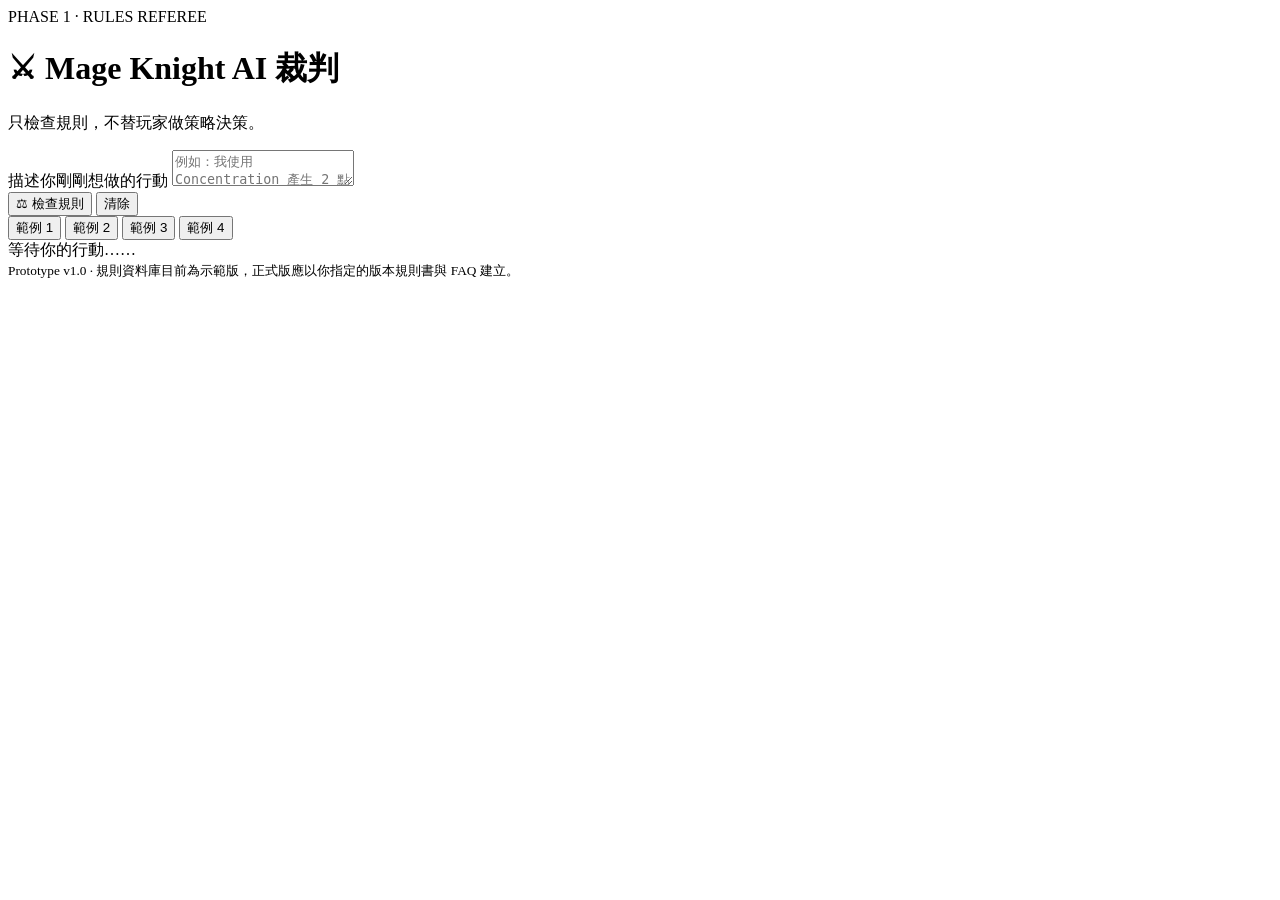
==== index.html @ 3e653392 "Create Mage Knight AI Referee Phase 1 app" ====
<!doctype html>
<html lang="zh-Hant">
<head>
  <meta charset="UTF-8">
  <meta name="viewport" content="width=device-width, initial-scale=1.0">
  <meta name="description" content="Mage Knight AI Referee - Phase 1 rules checker">
  <title>Mage Knight AI Referee</title>
  <link rel="stylesheet" href="style.css">
</head>
<body>
  <main class="app">
    <header>
      <div class="badge">PHASE 1 · RULES REFEREE</div>
      <h1>⚔ Mage Knight AI 裁判</h1>
      <p>只檢查規則，不替玩家做策略決策。</p>
    </header>

    <section class="panel">
      <label for="action">描述你剛剛想做的行動</label>
      <textarea id="action" placeholder="例如：我使用 Concentration 產生 2 點魔力。"></textarea>
      <div class="controls">
        <button id="checkBtn">⚖ 檢查規則</button>
        <button id="clearBtn" class="secondary">清除</button>
      </div>
      <div class="examples">
        <button data-example="我使用 Concentration 產生 2 點魔力。">範例 1</button>
        <button data-example="我的同一個部隊這回合使用第二次。">範例 2</button>
        <button data-example="我擊敗敵人後直接拿 Fame。">範例 3</button>
        <button data-example="我想知道這個行動是否合法。">範例 4</button>
      </div>
    </section>

    <section id="result" class="result empty">等待你的行動……</section>

    <footer>
      <small>Prototype v1.0 · 規則資料庫目前為示範版，正式版應以你指定的版本規則書與 FAQ 建立。</small>
    </footer>
  </main>
  <script src="app.js"></script>
</body>
</html>
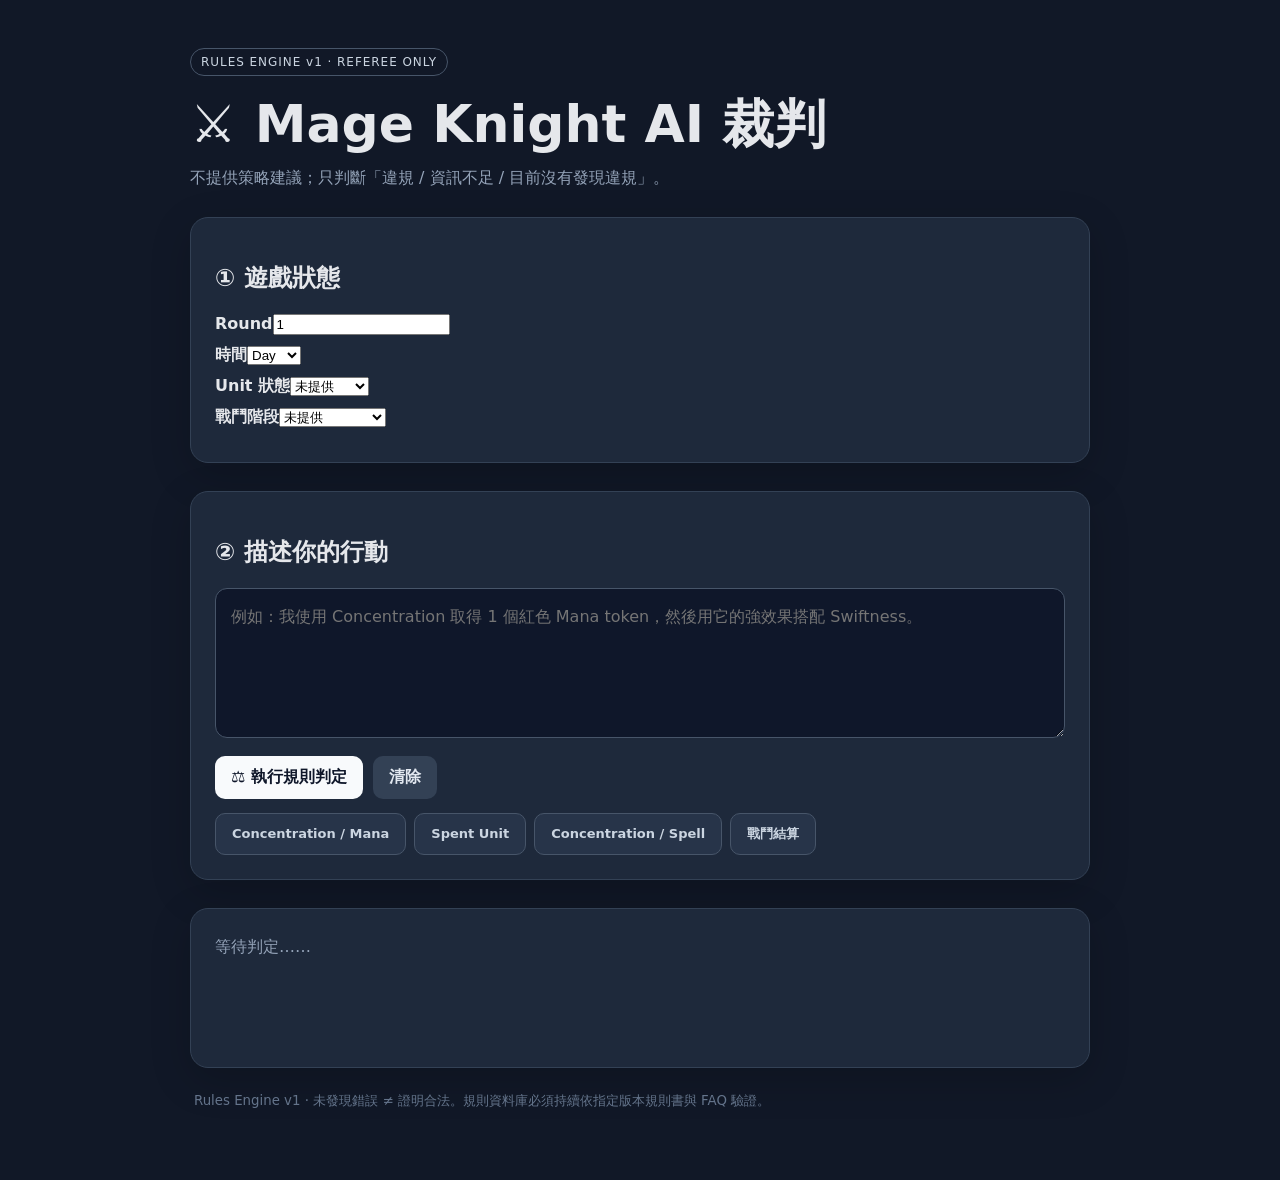
==== commit 48482335: "Upgrade UI for Rules Engine v1" ====
--- a/index.html
+++ b/index.html
@@ -1,41 +1,24 @@
 <!doctype html>
 <html lang="zh-Hant">
 <head>
-  <meta charset="UTF-8">
-  <meta name="viewport" content="width=device-width, initial-scale=1.0">
-  <meta name="description" content="Mage Knight AI Referee - Phase 1 rules checker">
-  <title>Mage Knight AI Referee</title>
-  <link rel="stylesheet" href="style.css">
+<meta charset="UTF-8"><meta name="viewport" content="width=device-width, initial-scale=1.0">
+<meta name="description" content="Mage Knight AI Referee - Rules Engine v1"><title>Mage Knight AI 裁判</title>
+<link rel="stylesheet" href="style.css">
 </head>
-<body>
-  <main class="app">
-    <header>
-      <div class="badge">PHASE 1 · RULES REFEREE</div>
-      <h1>⚔ Mage Knight AI 裁判</h1>
-      <p>只檢查規則，不替玩家做策略決策。</p>
-    </header>
-
-    <section class="panel">
-      <label for="action">描述你剛剛想做的行動</label>
-      <textarea id="action" placeholder="例如：我使用 Concentration 產生 2 點魔力。"></textarea>
-      <div class="controls">
-        <button id="checkBtn">⚖ 檢查規則</button>
-        <button id="clearBtn" class="secondary">清除</button>
-      </div>
-      <div class="examples">
-        <button data-example="我使用 Concentration 產生 2 點魔力。">範例 1</button>
-        <button data-example="我的同一個部隊這回合使用第二次。">範例 2</button>
-        <button data-example="我擊敗敵人後直接拿 Fame。">範例 3</button>
-        <button data-example="我想知道這個行動是否合法。">範例 4</button>
-      </div>
-    </section>
-
-    <section id="result" class="result empty">等待你的行動……</section>
-
-    <footer>
-      <small>Prototype v1.0 · 規則資料庫目前為示範版，正式版應以你指定的版本規則書與 FAQ 建立。</small>
-    </footer>
-  </main>
-  <script src="app.js"></script>
-</body>
-</html>
+<body><main class="app">
+<header><div class="badge">RULES ENGINE v1 · REFEREE ONLY</div><h1>⚔ Mage Knight AI 裁判</h1><p>不提供策略建議；只判斷「違規 / 資訊不足 / 目前沒有發現違規」。</p></header>
+<section class="panel">
+<h2>① 遊戲狀態</h2>
+<div class="grid">
+<label>Round<input id="round" type="number" min="1" value="1"></label>
+<label>時間<select id="time"><option>Day</option><option>Night</option></select></label>
+<label>Unit 狀態<select id="unitState"><option value="unknown">未提供</option><option value="ready">Ready</option><option value="spent">Spent</option><option value="wounded">Wounded</option></select></label>
+<label>戰鬥階段<select id="phase"><option value="unknown">未提供</option><option>Movement</option><option>Interaction</option><option>Ranged/Siege</option><option>Block</option><option>Attack</option><option>End of Turn</option></select></label>
+</div>
+</section>
+<section class="panel"><h2>② 描述你的行動</h2><textarea id="action" placeholder="例如：我使用 Concentration 取得 1 個紅色 Mana token，然後用它的強效果搭配 Swiftness。"></textarea>
+<div class="controls"><button id="checkBtn">⚖ 執行規則判定</button><button id="clearBtn" class="secondary">清除</button></div>
+<div class="examples"><button data-example="我使用 Concentration 取得 1 個紅色 Mana token。">Concentration / Mana</button><button data-example="我的 Unit 已經 Spent，但我這回合再啟動它。">Spent Unit</button><button data-example="我用 Concentration 的強效果搭配 Spell。">Concentration / Spell</button><button data-example="我已經擊敗敵人，直接拿 Fame。">戰鬥結算</button></div></section>
+<section id="result" class="result empty">等待判定……</section>
+<footer><small>Rules Engine v1 · 未發現錯誤 ≠ 證明合法。規則資料庫必須持續依指定版本規則書與 FAQ 驗證。</small></footer>
+</main><script src="app.js"></script></body></html>
--- a/style.css
+++ b/style.css
@@ -0,0 +1 @@
+*{box-sizing:border-box}body{margin:0;min-height:100vh;background:#111827;color:#e5e7eb;font-family:system-ui,-apple-system,BlinkMacSystemFont,"Segoe UI","Microsoft JhengHei",sans-serif}.app{width:min(900px,calc(100% - 32px));margin:0 auto;padding:48px 0}.badge{display:inline-block;padding:6px 10px;border:1px solid #475569;border-radius:999px;font-size:12px;letter-spacing:.08em;color:#cbd5e1}h1{font-size:clamp(32px,6vw,52px);margin:14px 0 8px}header p{color:#94a3b8;margin-top:0}.panel,.result{margin-top:28px;padding:24px;border:1px solid #334155;border-radius:18px;background:#1e293b;box-shadow:0 12px 40px rgba(0,0,0,.18)}label{display:block;font-weight:700;margin-bottom:10px}textarea{width:100%;min-height:150px;resize:vertical;border:1px solid #475569;border-radius:12px;background:#0f172a;color:#f8fafc;padding:15px;font:inherit;line-height:1.6}textarea:focus{outline:2px solid #64748b;outline-offset:2px}.controls{display:flex;gap:10px;margin-top:14px}button{border:0;border-radius:10px;padding:11px 16px;font:inherit;font-weight:700;cursor:pointer;background:#f8fafc;color:#0f172a}button:hover{filter:brightness(.92)}button.secondary{background:#334155;color:#e2e8f0}.examples{display:flex;flex-wrap:wrap;gap:8px;margin-top:14px}.examples button{font-size:13px;background:#273449;color:#cbd5e1;border:1px solid #475569}.result{min-height:160px;white-space:pre-wrap;line-height:1.7}.result.empty{color:#94a3b8}.result.ok{border-color:#15803d}.result.warn{border-color:#a16207}.result.error{border-color:#b91c1c}.verdict{font-size:22px;font-weight:800;margin-bottom:12px}footer{padding:22px 4px;color:#64748b}@media(max-width:600px){.app{padding:28px 0}.panel,.result{padding:18px}.controls button{flex:1}.examples button{flex:1 1 auto}}
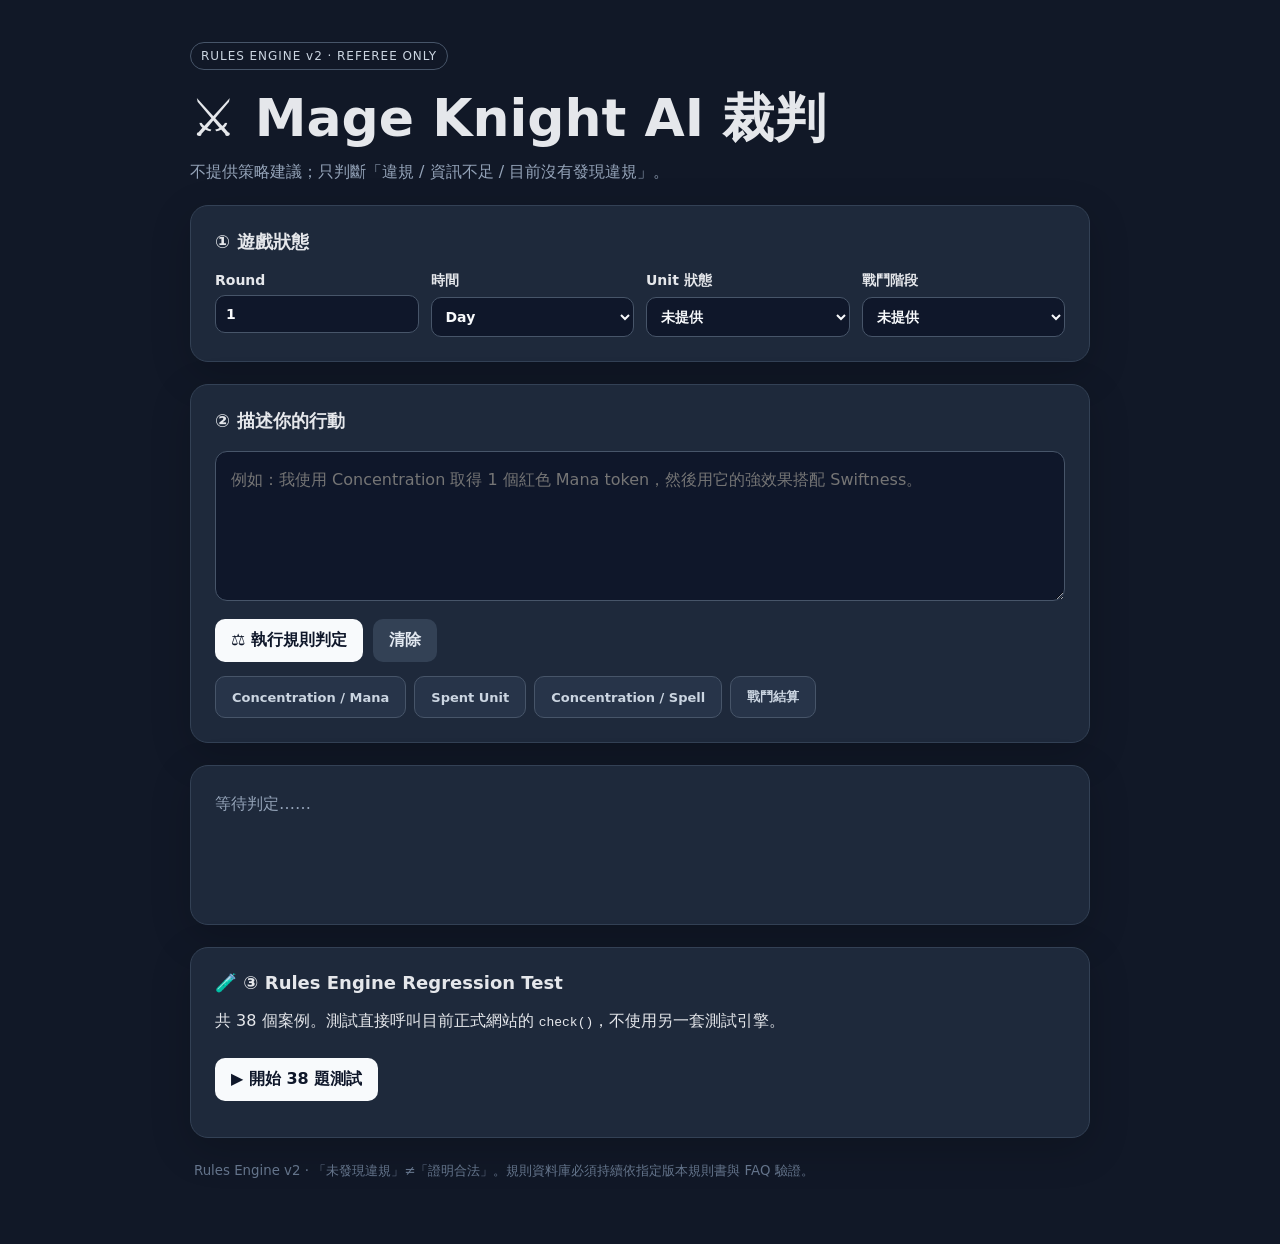
==== commit 623f52b4: "Add 38-case Rules Engine regression test panel" ====
--- a/index.html
+++ b/index.html
@@ -2,11 +2,14 @@
 <html lang="zh-Hant">
 <head>
 <meta charset="UTF-8"><meta name="viewport" content="width=device-width, initial-scale=1.0">
-<meta name="description" content="Mage Knight AI Referee - Rules Engine v1"><title>Mage Knight AI 裁判</title>
+<meta name="description" content="Mage Knight AI Referee - Rules Engine v2"><title>Mage Knight AI 裁判</title>
 <link rel="stylesheet" href="style.css">
+<style>
+.test-summary{margin-top:16px;padding:14px;border-radius:10px;font-weight:700}.test-pass{color:#166534;background:#dcfce7}.test-fail{color:#991b1b;background:#fee2e2}.test-list{margin-top:12px;max-height:520px;overflow:auto;font-family:ui-monospace,SFMono-Regular,Menlo,monospace;font-size:13px}.test-case{padding:10px;border-bottom:1px solid #ddd}.test-case.fail{background:#fff1f2}.test-case.pass{background:#f0fdf4}.test-run{margin-top:10px}.test-meta{opacity:.8;margin-top:3px}
+</style>
 </head>
 <body><main class="app">
-<header><div class="badge">RULES ENGINE v1 · REFEREE ONLY</div><h1>⚔ Mage Knight AI 裁判</h1><p>不提供策略建議；只判斷「違規 / 資訊不足 / 目前沒有發現違規」。</p></header>
+<header><div class="badge">RULES ENGINE v2 · REFEREE ONLY</div><h1>⚔ Mage Knight AI 裁判</h1><p>不提供策略建議；只判斷「違規 / 資訊不足 / 目前沒有發現違規」。</p></header>
 <section class="panel">
 <h2>① 遊戲狀態</h2>
 <div class="grid">
@@ -20,5 +23,54 @@
 <div class="controls"><button id="checkBtn">⚖ 執行規則判定</button><button id="clearBtn" class="secondary">清除</button></div>
 <div class="examples"><button data-example="我使用 Concentration 取得 1 個紅色 Mana token。">Concentration / Mana</button><button data-example="我的 Unit 已經 Spent，但我這回合再啟動它。">Spent Unit</button><button data-example="我用 Concentration 的強效果搭配 Spell。">Concentration / Spell</button><button data-example="我已經擊敗敵人，直接拿 Fame。">戰鬥結算</button></div></section>
 <section id="result" class="result empty">等待判定……</section>
-<footer><small>Rules Engine v1 · 未發現錯誤 ≠ 證明合法。規則資料庫必須持續依指定版本規則書與 FAQ 驗證。</small></footer>
-</main><script src="app.js"></script></body></html>
+<section class="panel"><h2>🧪 ③ Rules Engine Regression Test</h2><p>共 38 個案例。測試直接呼叫目前正式網站的 <code>check()</code>，不使用另一套測試引擎。</p><button id="runRegression" class="test-run">▶ 開始 38 題測試</button><div id="testSummary" class="test-summary" hidden></div><div id="testList" class="test-list"></div></section>
+<footer><small>Rules Engine v2 · 「未發現違規」≠「證明合法」。規則資料庫必須持續依指定版本規則書與 FAQ 驗證。</small></footer>
+</main><script src="app.js?v=2.0.5"></script>
+<script>
+const REGRESSION_CASES=[
+['R-001','我這回合第二次使用已經 Spent 的 Unit。',{unitState:'unknown'},'violation'],
+['R-002','我再次使用這個 Unit。',{unitState:'unknown'},'insufficient'],
+['R-003','Concentration 取得 Mana。',{},'ok'],
+['R-004','我在 Block 階段 Block。',{phase:'Block'},'ok'],
+['R-005','我在 Attack 階段 Block。',{phase:'Attack'},'violation'],
+['R-006','我用 Block 防禦敵人的攻擊。',{phase:'unknown'},'insufficient'],
+['R-007','我攻擊敵人。',{},'insufficient'],
+['R-008','我要移動到森林。',{},'insufficient'],
+['R-009','我使用 Unit。',{unitState:'unknown'},'insufficient'],
+['R-010','我這回合第二次使用已經 Spent 的 Unit',{unitState:'ready'},'violation'],
+['R-011','',{},'insufficient'],
+['R-012','這個行動是否合法？',{},'insufficient'],
+['R-013','這個行動一定合法。',{},'insufficient'],
+['R-014','我要移動到森林。',{},'insufficient'],
+['R-015','我要攻擊敵人。',{},'insufficient'],
+['R-016','晚上我要移動到森林。',{time:'Night'},'insufficient'],
+['R-017','我使用 Unit。',{unitState:'unknown'},'insufficient'],
+['R-018','我再次啟動 Unit。',{unitState:'unknown'},'insufficient'],
+['R-019','我再次啟動已用過的 Unit。',{},'violation'],
+['R-020','Concentration 取得 魔力。',{},'ok'],
+['R-021','我在白天移動到森林。',{time:'Day'},'insufficient'],
+['R-022','我在 Attack 階段 Block。',{phase:'Attack'},'violation'],
+['R-023','我在 Block 階段 Block。',{phase:'Block'},'ok'],
+['R-024','我在 Block 階段用 Block 防禦敵人的攻擊。',{phase:'Block'},'ok'],
+['R-025','attack enemy',{},'insufficient'],
+['R-026','move to forest',{},'insufficient'],
+['R-027','use unit again',{},'insufficient'],
+['R-028','use spent unit again',{},'violation'],
+['R-029','concentration mana',{},'ok'],
+['R-030','我不確定這個行動可以嗎？',{},'insufficient'],
+['R-031','我再次使用這個 Unit。',{unitState:'spent'},'violation'],
+['R-032','我再次使用這個 Unit。',{unitState:'ready'},'insufficient'],
+['R-033','我攻擊敵人。',{phase:'Attack'},'insufficient'],
+['R-034','我移動到森林。',{time:'Night'},'insufficient'],
+['R-035','未知行動。',{},'insufficient'],
+['R-036','是否合法',{},'insufficient'],
+['R-037','我一定合法。',{},'insufficient'],
+['R-038','Concentration 取得 Mana',{},'ok']
+];
+function runRegression(){
+ const summary=document.getElementById('testSummary'),list=document.getElementById('testList');let pass=0,fail=0;list.innerHTML='';
+ REGRESSION_CASES.forEach(([id,input,state,expected])=>{let r=check(input,state);let got=r.type;let ok=got===expected;ok?pass++:fail++;const row=document.createElement('div');row.className='test-case '+(ok?'pass':'fail');row.innerHTML=`<strong>${ok?'✓':'✗'} ${id}</strong><br>expected: ${expected}<br>got: ${got}<div class="test-meta">action: ${r.normalized?.action||'-'} · rule: ${r.ruleId||'-'}</div>`;list.appendChild(row)});
+ summary.hidden=false;summary.className='test-summary '+(fail?'test-fail':'test-pass');summary.textContent=`${fail?'FAIL':'PASS'} — ${pass}/38 passed`;
+}
+document.getElementById('runRegression').addEventListener('click',runRegression);
+</script></body></html>
--- a/style.css
+++ b/style.css
@@ -1 +1 @@
-*{box-sizing:border-box}body{margin:0;min-height:100vh;background:#111827;color:#e5e7eb;font-family:system-ui,-apple-system,BlinkMacSystemFont,"Segoe UI","Microsoft JhengHei",sans-serif}.app{width:min(900px,calc(100% - 32px));margin:0 auto;padding:48px 0}.badge{display:inline-block;padding:6px 10px;border:1px solid #475569;border-radius:999px;font-size:12px;letter-spacing:.08em;color:#cbd5e1}h1{font-size:clamp(32px,6vw,52px);margin:14px 0 8px}header p{color:#94a3b8;margin-top:0}.panel,.result{margin-top:28px;padding:24px;border:1px solid #334155;border-radius:18px;background:#1e293b;box-shadow:0 12px 40px rgba(0,0,0,.18)}label{display:block;font-weight:700;margin-bottom:10px}textarea{width:100%;min-height:150px;resize:vertical;border:1px solid #475569;border-radius:12px;background:#0f172a;color:#f8fafc;padding:15px;font:inherit;line-height:1.6}textarea:focus{outline:2px solid #64748b;outline-offset:2px}.controls{display:flex;gap:10px;margin-top:14px}button{border:0;border-radius:10px;padding:11px 16px;font:inherit;font-weight:700;cursor:pointer;background:#f8fafc;color:#0f172a}button:hover{filter:brightness(.92)}button.secondary{background:#334155;color:#e2e8f0}.examples{display:flex;flex-wrap:wrap;gap:8px;margin-top:14px}.examples button{font-size:13px;background:#273449;color:#cbd5e1;border:1px solid #475569}.result{min-height:160px;white-space:pre-wrap;line-height:1.7}.result.empty{color:#94a3b8}.result.ok{border-color:#15803d}.result.warn{border-color:#a16207}.result.error{border-color:#b91c1c}.verdict{font-size:22px;font-weight:800;margin-bottom:12px}footer{padding:22px 4px;color:#64748b}@media(max-width:600px){.app{padding:28px 0}.panel,.result{padding:18px}.controls button{flex:1}.examples button{flex:1 1 auto}}+*{box-sizing:border-box}body{margin:0;min-height:100vh;background:#111827;color:#e5e7eb;font-family:system-ui,-apple-system,BlinkMacSystemFont,"Segoe UI","Microsoft JhengHei",sans-serif}.app{width:min(900px,calc(100% - 32px));margin:0 auto;padding:42px 0}.badge{display:inline-block;padding:6px 10px;border:1px solid #475569;border-radius:999px;font-size:12px;letter-spacing:.08em;color:#cbd5e1}h1{font-size:clamp(32px,6vw,52px);margin:14px 0 8px}h2{font-size:18px;margin:0 0 18px}header p{color:#94a3b8;margin-top:0}.panel,.result{margin-top:22px;padding:24px;border:1px solid #334155;border-radius:18px;background:#1e293b;box-shadow:0 12px 40px rgba(0,0,0,.18)}.grid{display:grid;grid-template-columns:repeat(4,1fr);gap:12px}label{display:block;font-weight:700;font-size:14px}input,select{display:block;width:100%;margin-top:7px;border:1px solid #475569;border-radius:10px;background:#0f172a;color:#f8fafc;padding:10px;font:inherit}textarea{width:100%;min-height:150px;resize:vertical;border:1px solid #475569;border-radius:12px;background:#0f172a;color:#f8fafc;padding:15px;font:inherit;line-height:1.6}textarea:focus,input:focus,select:focus{outline:2px solid #64748b;outline-offset:2px}.controls{display:flex;gap:10px;margin-top:14px}button{border:0;border-radius:10px;padding:11px 16px;font:inherit;font-weight:700;cursor:pointer;background:#f8fafc;color:#0f172a}button:hover{filter:brightness(.92)}button.secondary{background:#334155;color:#e2e8f0}.examples{display:flex;flex-wrap:wrap;gap:8px;margin-top:14px}.examples button{font-size:13px;background:#273449;color:#cbd5e1;border:1px solid #475569}.result{min-height:160px;white-space:normal;line-height:1.7}.result.empty{color:#94a3b8}.result.ok{border-color:#15803d}.result.warn,.result.insufficient{border-color:#a16207}.result.error{border-color:#b91c1c}.verdict{font-size:22px;font-weight:800;margin-bottom:12px}.source{margin-top:20px;padding-top:14px;border-top:1px solid #334155;font-size:12px}.source a{color:#94a3b8}footer{padding:22px 4px;color:#64748b}@media(max-width:700px){.grid{grid-template-columns:repeat(2,1fr)}}@media(max-width:600px){.app{padding:28px 0}.panel,.result{padding:18px}.controls button{flex:1}.examples button{flex:1 1 auto}.grid{grid-template-columns:1fr 1fr}}
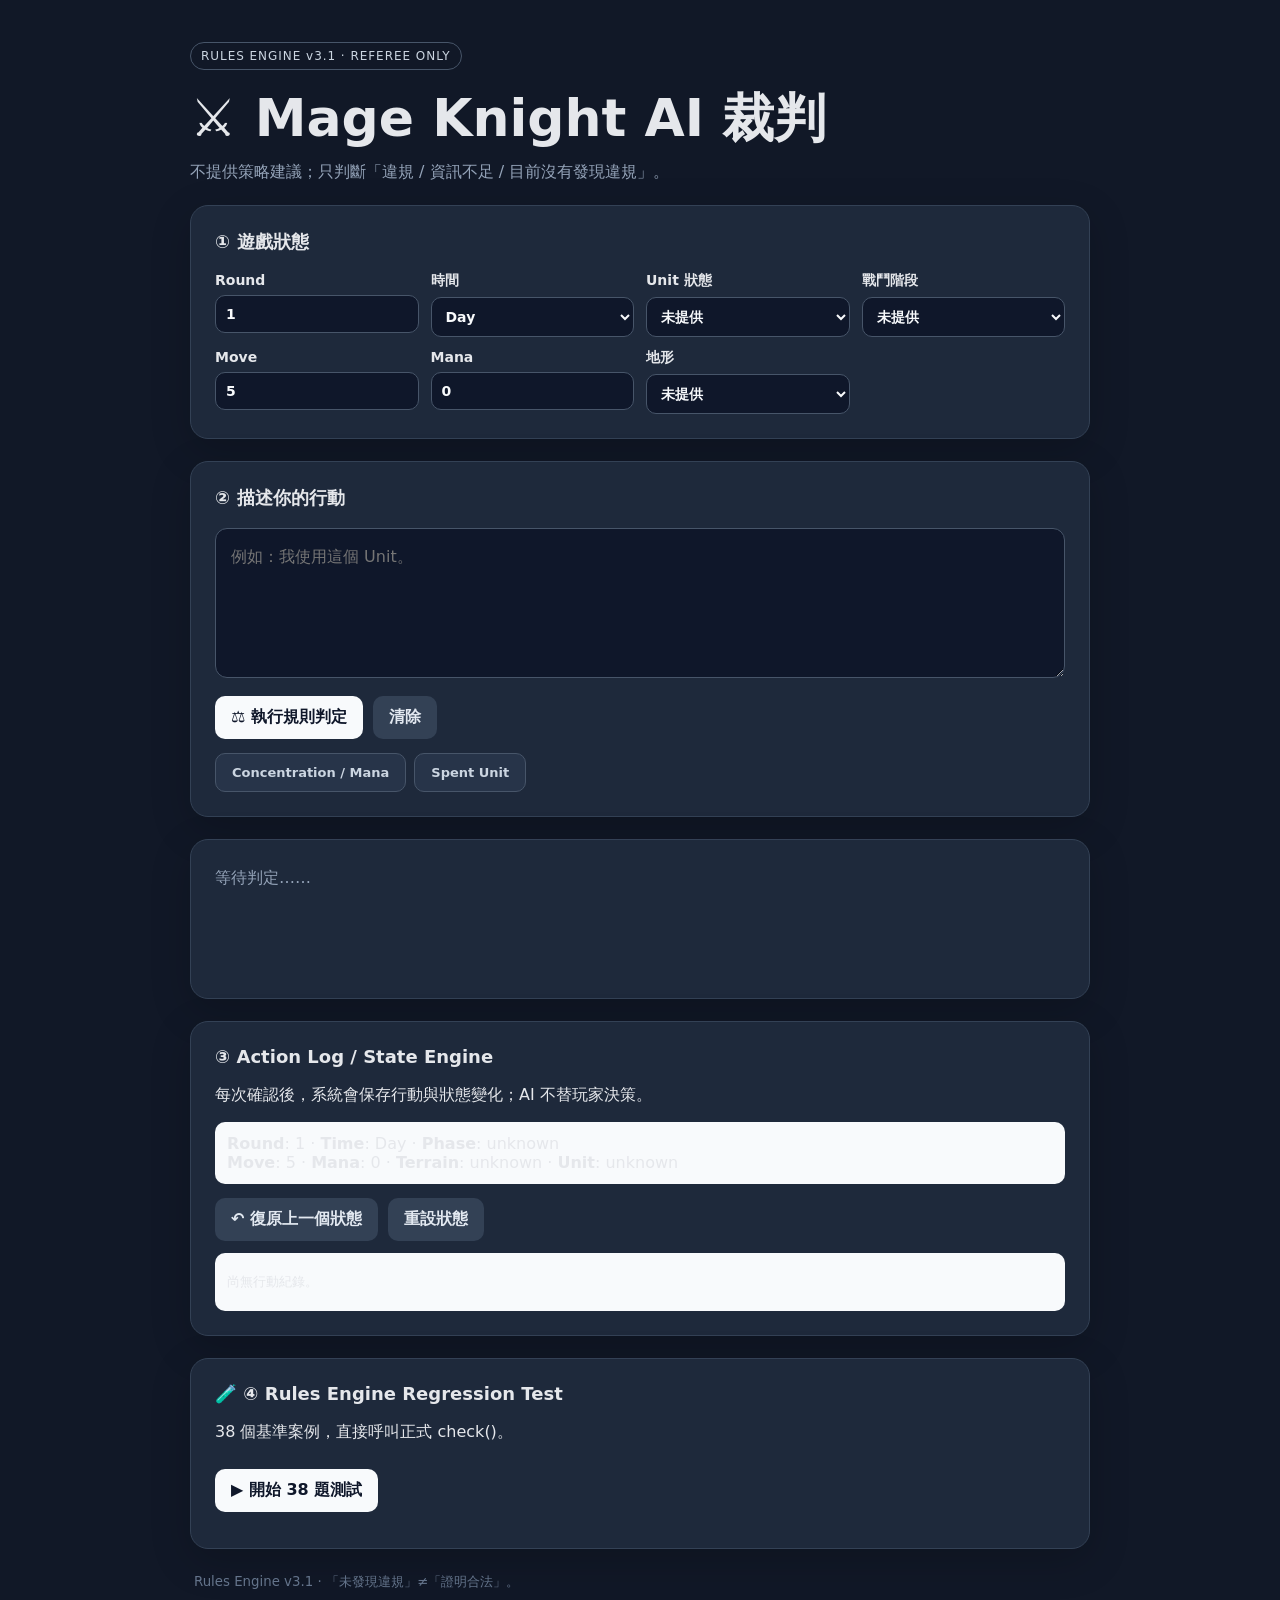
==== commit 03bdff35: "Add v3.1 state engine and action log UI" ====
--- a/index.html
+++ b/index.html
@@ -1,76 +1,13 @@
 <!doctype html>
-<html lang="zh-Hant">
-<head>
-<meta charset="UTF-8"><meta name="viewport" content="width=device-width, initial-scale=1.0">
-<meta name="description" content="Mage Knight AI Referee - Rules Engine v2"><title>Mage Knight AI 裁判</title>
-<link rel="stylesheet" href="style.css">
-<style>
-.test-summary{margin-top:16px;padding:14px;border-radius:10px;font-weight:700}.test-pass{color:#166534;background:#dcfce7}.test-fail{color:#991b1b;background:#fee2e2}.test-list{margin-top:12px;max-height:520px;overflow:auto;font-family:ui-monospace,SFMono-Regular,Menlo,monospace;font-size:13px}.test-case{padding:10px;border-bottom:1px solid #ddd}.test-case.fail{background:#fff1f2}.test-case.pass{background:#f0fdf4}.test-run{margin-top:10px}.test-meta{opacity:.8;margin-top:3px}
-</style>
-</head>
-<body><main class="app">
-<header><div class="badge">RULES ENGINE v2 · REFEREE ONLY</div><h1>⚔ Mage Knight AI 裁判</h1><p>不提供策略建議；只判斷「違規 / 資訊不足 / 目前沒有發現違規」。</p></header>
-<section class="panel">
-<h2>① 遊戲狀態</h2>
-<div class="grid">
-<label>Round<input id="round" type="number" min="1" value="1"></label>
-<label>時間<select id="time"><option>Day</option><option>Night</option></select></label>
-<label>Unit 狀態<select id="unitState"><option value="unknown">未提供</option><option value="ready">Ready</option><option value="spent">Spent</option><option value="wounded">Wounded</option></select></label>
-<label>戰鬥階段<select id="phase"><option value="unknown">未提供</option><option>Movement</option><option>Interaction</option><option>Ranged/Siege</option><option>Block</option><option>Attack</option><option>End of Turn</option></select></label>
-</div>
-</section>
-<section class="panel"><h2>② 描述你的行動</h2><textarea id="action" placeholder="例如：我使用 Concentration 取得 1 個紅色 Mana token，然後用它的強效果搭配 Swiftness。"></textarea>
-<div class="controls"><button id="checkBtn">⚖ 執行規則判定</button><button id="clearBtn" class="secondary">清除</button></div>
-<div class="examples"><button data-example="我使用 Concentration 取得 1 個紅色 Mana token。">Concentration / Mana</button><button data-example="我的 Unit 已經 Spent，但我這回合再啟動它。">Spent Unit</button><button data-example="我用 Concentration 的強效果搭配 Spell。">Concentration / Spell</button><button data-example="我已經擊敗敵人，直接拿 Fame。">戰鬥結算</button></div></section>
+<html lang="zh-Hant"><head><meta charset="UTF-8"><meta name="viewport" content="width=device-width, initial-scale=1.0"><meta name="description" content="Mage Knight AI Referee - Rules Engine v3.1"><title>Mage Knight AI 裁判</title><link rel="stylesheet" href="style.css"><style>.state-log{margin-top:12px;padding:12px;background:#f8fafc;border-radius:10px}.log-row{padding:8px 0;border-bottom:1px solid #e5e7eb;font-family:ui-monospace,monospace;font-size:13px}.log-row:last-child{border-bottom:0}.state-changed{font-weight:700}.test-summary{margin-top:16px;padding:14px;border-radius:10px;font-weight:700}.test-pass{color:#166534;background:#dcfce7}.test-fail{color:#991b1b;background:#fee2e2}.test-list{margin-top:12px;max-height:520px;overflow:auto;font-family:ui-monospace,SFMono-Regular,Menlo,monospace;font-size:13px}.test-case{padding:10px;border-bottom:1px solid #ddd}.test-case.fail{background:#fff1f2}.test-case.pass{background:#f0fdf4}.test-run{margin-top:10px}.test-meta{opacity:.8;margin-top:3px}</style></head>
+<body><main class="app"><header><div class="badge">RULES ENGINE v3.1 · REFEREE ONLY</div><h1>⚔ Mage Knight AI 裁判</h1><p>不提供策略建議；只判斷「違規 / 資訊不足 / 目前沒有發現違規」。</p></header>
+<section class="panel"><h2>① 遊戲狀態</h2><div class="grid"><label>Round<input id="round" type="number" min="1" value="1"></label><label>時間<select id="time"><option>Day</option><option>Night</option></select></label><label>Unit 狀態<select id="unitState"><option value="unknown">未提供</option><option value="ready">Ready</option><option value="spent">Spent</option><option value="wounded">Wounded</option></select></label><label>戰鬥階段<select id="phase"><option value="unknown">未提供</option><option>Movement</option><option>Interaction</option><option>Ranged/Siege</option><option>Block</option><option>Attack</option><option>End of Turn</option></select></label><label>Move<input id="move" type="number" min="0" value="5"></label><label>Mana<input id="mana" type="number" min="0" value="0"></label><label>地形<select id="terrain"><option value="unknown">未提供</option><option>plains">Plains</option><option value="forest">Forest</option><option value="desert">Desert</option><option value="swamp">Swamp</option></select></label></div></section>
+<section class="panel"><h2>② 描述你的行動</h2><textarea id="action" placeholder="例如：我使用這個 Unit。"></textarea><div class="controls"><button id="checkBtn">⚖ 執行規則判定</button><button id="clearBtn" class="secondary">清除</button></div><div class="examples"><button data-example="我使用 Concentration 取得 1 個紅色 Mana token。">Concentration / Mana</button><button data-example="我的 Unit 已經 Spent，但我這回合再啟動它。">Spent Unit</button></div></section>
 <section id="result" class="result empty">等待判定……</section>
-<section class="panel"><h2>🧪 ③ Rules Engine Regression Test</h2><p>共 38 個案例。測試直接呼叫目前正式網站的 <code>check()</code>，不使用另一套測試引擎。</p><button id="runRegression" class="test-run">▶ 開始 38 題測試</button><div id="testSummary" class="test-summary" hidden></div><div id="testList" class="test-list"></div></section>
-<footer><small>Rules Engine v2 · 「未發現違規」≠「證明合法」。規則資料庫必須持續依指定版本規則書與 FAQ 驗證。</small></footer>
-</main><script src="app.js?v=2.0.5"></script>
-<script>
-const REGRESSION_CASES=[
-['R-001','我這回合第二次使用已經 Spent 的 Unit。',{unitState:'unknown'},'violation'],
-['R-002','我再次使用這個 Unit。',{unitState:'unknown'},'insufficient'],
-['R-003','Concentration 取得 Mana。',{},'ok'],
-['R-004','我在 Block 階段 Block。',{phase:'Block'},'ok'],
-['R-005','我在 Attack 階段 Block。',{phase:'Attack'},'violation'],
-['R-006','我用 Block 防禦敵人的攻擊。',{phase:'unknown'},'insufficient'],
-['R-007','我攻擊敵人。',{},'insufficient'],
-['R-008','我要移動到森林。',{},'insufficient'],
-['R-009','我使用 Unit。',{unitState:'unknown'},'insufficient'],
-['R-010','我這回合第二次使用已經 Spent 的 Unit',{unitState:'ready'},'violation'],
-['R-011','',{},'insufficient'],
-['R-012','這個行動是否合法？',{},'insufficient'],
-['R-013','這個行動一定合法。',{},'insufficient'],
-['R-014','我要移動到森林。',{},'insufficient'],
-['R-015','我要攻擊敵人。',{},'insufficient'],
-['R-016','晚上我要移動到森林。',{time:'Night'},'insufficient'],
-['R-017','我使用 Unit。',{unitState:'unknown'},'insufficient'],
-['R-018','我再次啟動 Unit。',{unitState:'unknown'},'insufficient'],
-['R-019','我再次啟動已用過的 Unit。',{},'violation'],
-['R-020','Concentration 取得 魔力。',{},'ok'],
-['R-021','我在白天移動到森林。',{time:'Day'},'insufficient'],
-['R-022','我在 Attack 階段 Block。',{phase:'Attack'},'violation'],
-['R-023','我在 Block 階段 Block。',{phase:'Block'},'ok'],
-['R-024','我在 Block 階段用 Block 防禦敵人的攻擊。',{phase:'Block'},'ok'],
-['R-025','attack enemy',{},'insufficient'],
-['R-026','move to forest',{},'insufficient'],
-['R-027','use unit again',{},'insufficient'],
-['R-028','use spent unit again',{},'violation'],
-['R-029','concentration mana',{},'ok'],
-['R-030','我不確定這個行動可以嗎？',{},'insufficient'],
-['R-031','我再次使用這個 Unit。',{unitState:'spent'},'violation'],
-['R-032','我再次使用這個 Unit。',{unitState:'ready'},'insufficient'],
-['R-033','我攻擊敵人。',{phase:'Attack'},'insufficient'],
-['R-034','我移動到森林。',{time:'Night'},'insufficient'],
-['R-035','未知行動。',{},'insufficient'],
-['R-036','是否合法',{},'insufficient'],
-['R-037','我一定合法。',{},'insufficient'],
-['R-038','Concentration 取得 Mana',{},'ok']
-];
-function runRegression(){
- const summary=document.getElementById('testSummary'),list=document.getElementById('testList');let pass=0,fail=0;list.innerHTML='';
- REGRESSION_CASES.forEach(([id,input,state,expected])=>{let r=check(input,state);let got=r.type;let ok=got===expected;ok?pass++:fail++;const row=document.createElement('div');row.className='test-case '+(ok?'pass':'fail');row.innerHTML=`<strong>${ok?'✓':'✗'} ${id}</strong><br>expected: ${expected}<br>got: ${got}<div class="test-meta">action: ${r.normalized?.action||'-'} · rule: ${r.ruleId||'-'}</div>`;list.appendChild(row)});
- summary.hidden=false;summary.className='test-summary '+(fail?'test-fail':'test-pass');summary.textContent=`${fail?'FAIL':'PASS'} — ${pass}/38 passed`;
-}
-document.getElementById('runRegression').addEventListener('click',runRegression);
-</script></body></html>
+<section class="panel"><h2>③ Action Log / State Engine</h2><p>每次確認後，系統會保存行動與狀態變化；AI 不替玩家決策。</p><div id="stateSnapshot" class="state-log">尚未記錄行動。</div><div class="controls"><button id="undoBtn" class="secondary">↶ 復原上一個狀態</button><button id="resetStateBtn" class="secondary">重設狀態</button></div><div id="actionLog" class="state-log"></div></section>
+<section class="panel"><h2>🧪 ④ Rules Engine Regression Test</h2><p>38 個基準案例，直接呼叫正式 check()。</p><button id="runRegression" class="test-run">▶ 開始 38 題測試</button><div id="testSummary" class="test-summary" hidden></div><div id="testList" class="test-list"></div></section>
+<footer><small>Rules Engine v3.1 · 「未發現違規」≠「證明合法」。</small></footer></main>
+<script src="app.js?v=3.1.0"></script><script>
+const state={round:1,time:'Day',phase:'unknown',move:5,mana:0,terrain:'unknown',units:{}};const history=[];const logs=[];function readUI(){return{round:Number(document.getElementById('round').value)||1,time:document.getElementById('time').value,phase:document.getElementById('phase').value,move:Number(document.getElementById('move').value)||0,mana:Number(document.getElementById('mana').value)||0,terrain:document.getElementById('terrain').value,unitState:document.getElementById('unitState').value}}function applyUI(s){document.getElementById('round').value=s.round;document.getElementById('time').value=s.time;document.getElementById('phase').value=s.phase;document.getElementById('move').value=s.move;document.getElementById('mana').value=s.mana;document.getElementById('terrain').value=s.terrain;document.getElementById('unitState').value=s.unitState||'unknown'}function snapshot(){const s=readUI();return JSON.parse(JSON.stringify(s))}function renderState(){const s=readUI();document.getElementById('stateSnapshot').innerHTML=`<div><b>Round</b>: ${s.round} · <b>Time</b>: ${s.time} · <b>Phase</b>: ${s.phase}</div><div><b>Move</b>: ${s.move} · <b>Mana</b>: ${s.mana} · <b>Terrain</b>: ${s.terrain} · <b>Unit</b>: ${s.unitState}</div>`;document.getElementById('actionLog').innerHTML=logs.length?logs.map(x=>`<div class="log-row"><b>#${x.n}</b> ${x.action} → <span class="state-changed">${x.change}</span> · ${x.result}</div>`).join(''):'<div class="log-row">尚無行動紀錄。</div>'}function record(){const input=document.getElementById('action').value,stateBefore=snapshot(),r=check(input,{unitState:stateBefore.unitState,phase:stateBefore.phase});if(r.type==='violation'||r.type==='ok'){history.push(stateBefore);if(r.normalized?.action==='use_unit'&&stateBefore.unitState==='ready')document.getElementById('unitState').value='spent';if(r.normalized?.action==='concentration_mana')document.getElementById('mana').value=stateBefore.mana+1;logs.push({n:logs.length+1,action:r.normalized?.action||'unknown',change:stateBefore.unitState!==readUI().unitState?`${stateBefore.unitState} → ${readUI().unitState}`:(stateBefore.mana!==readUI().mana?`Mana ${stateBefore.mana} → ${readUI().mana}`:'狀態未變更'),result:r.type})}renderState()}document.getElementById('checkBtn').addEventListener('click',()=>{const r=check(document.getElementById('action').value,readUI());const el=document.getElementById('result');el.className='result '+r.type;el.innerHTML=`<div class="verdict">${r.title||r.type}</div><div>${r.body||''}</div><div class="rule-id">Rule: ${r.ruleId||'—'}</div>`;if(r.type==='violation'||r.type==='ok')record()});document.getElementById('undoBtn').addEventListener('click',()=>{const s=history.pop();if(s){applyUI(s);logs.pop();renderState()}});document.getElementById('resetStateBtn').addEventListener('click',()=>{applyUI({round:1,time:'Day',phase:'unknown',move:5,mana:0,terrain:'unknown',unitState:'unknown'});history.length=0;logs.length=0;renderState()});renderState();
+const REGRESSION_CASES=[['R-001','我這回合第二次使用已經 Spent 的 Unit。',{unitState:'unknown'},'violation'],['R-002','我再次使用這個 Unit。',{unitState:'unknown'},'insufficient'],['R-003','Concentration 取得 Mana。',{},'ok'],['R-004','我在 Block 階段 Block。',{phase:'Block'},'ok'],['R-005','我在 Attack 階段 Block。',{phase:'Attack'},'violation'],['R-006','我用 Block 防禦敵人的攻擊。',{phase:'unknown'},'insufficient'],['R-007','我攻擊敵人。',{},'insufficient'],['R-008','我要移動到森林。',{},'insufficient'],['R-009','我使用 Unit。',{unitState:'unknown'},'insufficient'],['R-010','我這回合第二次使用已經 Spent 的 Unit',{unitState:'ready'},'violation'],['R-011','',{},'insufficient'],['R-012','這個行動是否合法？',{},'insufficient'],['R-013','這個行動一定合法。',{},'insufficient'],['R-014','我要移動到森林。',{},'insufficient'],['R-015','我要攻擊敵人。',{},'insufficient'],['R-016','晚上我要移動到森林。',{time:'Night'},'insufficient'],['R-017','我使用 Unit。',{unitState:'unknown'},'insufficient'],['R-018','我再次啟動 Unit。',{unitState:'unknown'},'insufficient'],['R-019','我再次啟動已用過的 Unit。',{},'violation'],['R-020','Concentration 取得 魔力。',{},'ok'],['R-021','我在白天移動到森林。',{time:'Day'},'insufficient'],['R-022','我在 Attack 階段 Block。',{phase:'Attack'},'violation'],['R-023','我在 Block 階段 Block。',{phase:'Block'},'ok'],['R-024','我在 Block 階段用 Block 防禦敵人的攻擊。',{phase:'Block'},'ok'],['R-025','attack enemy',{},'insufficient'],['R-026','move to forest',{},'insufficient'],['R-027','use unit again',{},'insufficient'],['R-028','use spent unit again',{},'violation'],['R-029','concentration mana',{},'ok'],['R-030','我不確定這個行動可以嗎？',{},'insufficient'],['R-031','我再次使用這個 Unit。',{unitState:'spent'},'violation'],['R-032','我再次使用這個 Unit。',{unitState:'ready'},'insufficient'],['R-033','我攻擊敵人。',{phase:'Attack'},'insufficient'],['R-034','我移動到森林。',{time:'Night'},'insufficient'],['R-035','未知行動。',{},'insufficient'],['R-036','是否合法',{},'insufficient'],['R-037','我一定合法。',{},'insufficient'],['R-038','Concentration 取得 Mana',{},'ok']];function runRegression(){const summary=document.getElementById('testSummary'),list=document.getElementById('testList');let pass=0,fail=0;list.innerHTML='';REGRESSION_CASES.forEach(([id,input,s,expected])=>{const r=check(input,s),ok=r.type===expected;ok?pass++:fail++;const row=document.createElement('div');row.className='test-case '+(ok?'pass':'fail');row.innerHTML=`<strong>${ok?'✓':'✗'} ${id}</strong><br>expected: ${expected}<br>got: ${r.type}<div class="test-meta">action: ${r.normalized?.action||'-'} · rule: ${r.ruleId||'-'}</div>`;list.appendChild(row)});summary.hidden=false;summary.className='test-summary '+(fail?'test-fail':'test-pass');summary.textContent=`${fail?'FAIL':'PASS'} — ${pass}/38 passed`}document.getElementById('runRegression').addEventListener('click',runRegression);
+</script></body></html>
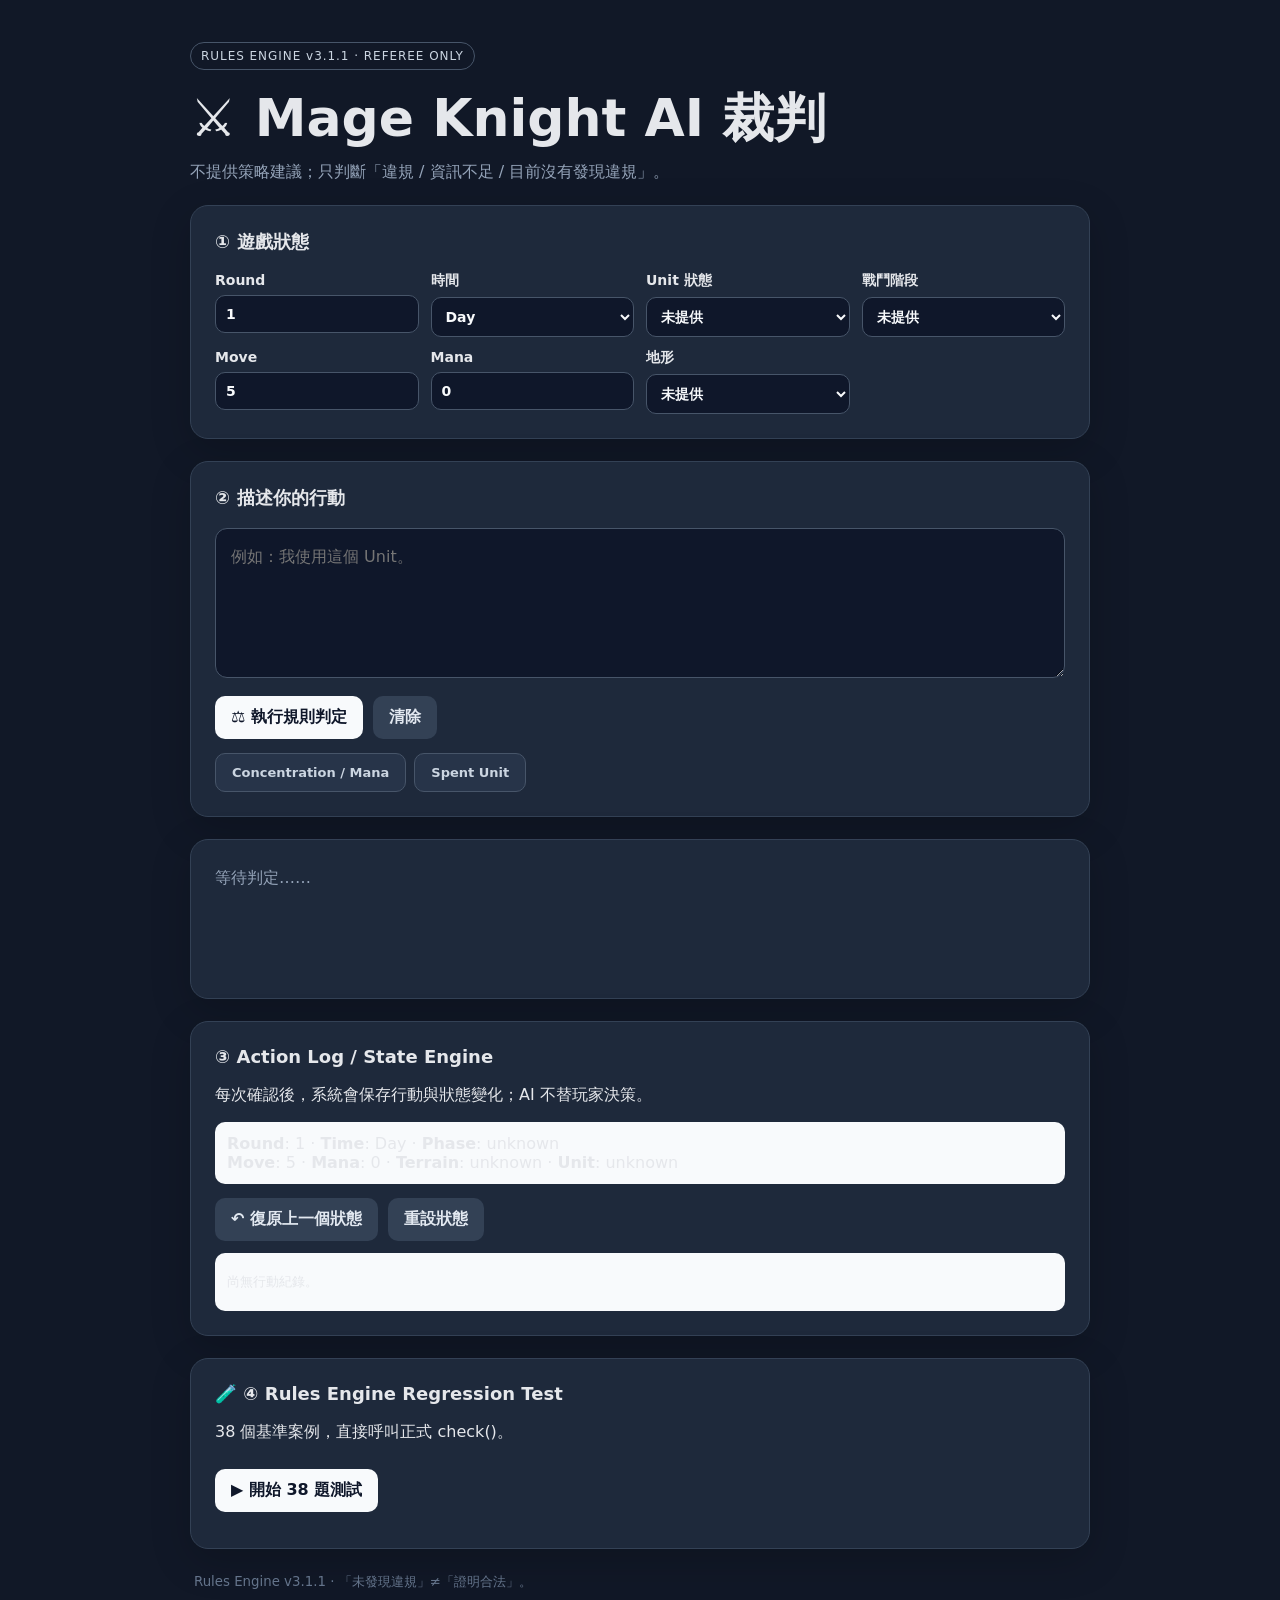
==== commit 39f4aac5: "Bump app cache version for v3.1.1 Unit Ready fix" ====
--- a/index.html
+++ b/index.html
@@ -1,13 +1,13 @@
 <!doctype html>
-<html lang="zh-Hant"><head><meta charset="UTF-8"><meta name="viewport" content="width=device-width, initial-scale=1.0"><meta name="description" content="Mage Knight AI Referee - Rules Engine v3.1"><title>Mage Knight AI 裁判</title><link rel="stylesheet" href="style.css"><style>.state-log{margin-top:12px;padding:12px;background:#f8fafc;border-radius:10px}.log-row{padding:8px 0;border-bottom:1px solid #e5e7eb;font-family:ui-monospace,monospace;font-size:13px}.log-row:last-child{border-bottom:0}.state-changed{font-weight:700}.test-summary{margin-top:16px;padding:14px;border-radius:10px;font-weight:700}.test-pass{color:#166534;background:#dcfce7}.test-fail{color:#991b1b;background:#fee2e2}.test-list{margin-top:12px;max-height:520px;overflow:auto;font-family:ui-monospace,SFMono-Regular,Menlo,monospace;font-size:13px}.test-case{padding:10px;border-bottom:1px solid #ddd}.test-case.fail{background:#fff1f2}.test-case.pass{background:#f0fdf4}.test-run{margin-top:10px}.test-meta{opacity:.8;margin-top:3px}</style></head>
-<body><main class="app"><header><div class="badge">RULES ENGINE v3.1 · REFEREE ONLY</div><h1>⚔ Mage Knight AI 裁判</h1><p>不提供策略建議；只判斷「違規 / 資訊不足 / 目前沒有發現違規」。</p></header>
-<section class="panel"><h2>① 遊戲狀態</h2><div class="grid"><label>Round<input id="round" type="number" min="1" value="1"></label><label>時間<select id="time"><option>Day</option><option>Night</option></select></label><label>Unit 狀態<select id="unitState"><option value="unknown">未提供</option><option value="ready">Ready</option><option value="spent">Spent</option><option value="wounded">Wounded</option></select></label><label>戰鬥階段<select id="phase"><option value="unknown">未提供</option><option>Movement</option><option>Interaction</option><option>Ranged/Siege</option><option>Block</option><option>Attack</option><option>End of Turn</option></select></label><label>Move<input id="move" type="number" min="0" value="5"></label><label>Mana<input id="mana" type="number" min="0" value="0"></label><label>地形<select id="terrain"><option value="unknown">未提供</option><option>plains">Plains</option><option value="forest">Forest</option><option value="desert">Desert</option><option value="swamp">Swamp</option></select></label></div></section>
+<html lang="zh-Hant"><head><meta charset="UTF-8"><meta name="viewport" content="width=device-width, initial-scale=1.0"><meta name="description" content="Mage Knight AI Referee - Rules Engine v3.1.1"><title>Mage Knight AI 裁判</title><link rel="stylesheet" href="style.css"><style>.state-log{margin-top:12px;padding:12px;background:#f8fafc;border-radius:10px}.log-row{padding:8px 0;border-bottom:1px solid #e5e7eb;font-family:ui-monospace,monospace;font-size:13px}.log-row:last-child{border-bottom:0}.state-changed{font-weight:700}.test-summary{margin-top:16px;padding:14px;border-radius:10px;font-weight:700}.test-pass{color:#166534;background:#dcfce7}.test-fail{color:#991b1b;background:#fee2e2}.test-list{margin-top:12px;max-height:520px;overflow:auto;font-family:ui-monospace,SFMono-Regular,Menlo,monospace;font-size:13px}.test-case{padding:10px;border-bottom:1px solid #ddd}.test-case.fail{background:#fff1f2}.test-case.pass{background:#f0fdf4}.test-run{margin-top:10px}.test-meta{opacity:.8;margin-top:3px}</style></head>
+<body><main class="app"><header><div class="badge">RULES ENGINE v3.1.1 · REFEREE ONLY</div><h1>⚔ Mage Knight AI 裁判</h1><p>不提供策略建議；只判斷「違規 / 資訊不足 / 目前沒有發現違規」。</p></header>
+<section class="panel"><h2>① 遊戲狀態</h2><div class="grid"><label>Round<input id="round" type="number" min="1" value="1"></label><label>時間<select id="time"><option>Day</option><option>Night</option></select></label><label>Unit 狀態<select id="unitState"><option value="unknown">未提供</option><option value="ready">Ready</option><option value="spent">Spent</option><option value="wounded">Wounded</option></select></label><label>戰鬥階段<select id="phase"><option value="unknown">未提供</option><option>Movement</option><option>Interaction</option><option>Ranged/Siege</option><option>Block</option><option>Attack</option><option>End of Turn</option></select></label><label>Move<input id="move" type="number" min="0" value="5"></label><label>Mana<input id="mana" type="number" min="0" value="0"></label><label>地形<select id="terrain"><option value="unknown">未提供</option><option value="plains">Plains</option><option value="forest">Forest</option><option value="desert">Desert</option><option value="swamp">Swamp</option></select></label></div></section>
 <section class="panel"><h2>② 描述你的行動</h2><textarea id="action" placeholder="例如：我使用這個 Unit。"></textarea><div class="controls"><button id="checkBtn">⚖ 執行規則判定</button><button id="clearBtn" class="secondary">清除</button></div><div class="examples"><button data-example="我使用 Concentration 取得 1 個紅色 Mana token。">Concentration / Mana</button><button data-example="我的 Unit 已經 Spent，但我這回合再啟動它。">Spent Unit</button></div></section>
 <section id="result" class="result empty">等待判定……</section>
 <section class="panel"><h2>③ Action Log / State Engine</h2><p>每次確認後，系統會保存行動與狀態變化；AI 不替玩家決策。</p><div id="stateSnapshot" class="state-log">尚未記錄行動。</div><div class="controls"><button id="undoBtn" class="secondary">↶ 復原上一個狀態</button><button id="resetStateBtn" class="secondary">重設狀態</button></div><div id="actionLog" class="state-log"></div></section>
 <section class="panel"><h2>🧪 ④ Rules Engine Regression Test</h2><p>38 個基準案例，直接呼叫正式 check()。</p><button id="runRegression" class="test-run">▶ 開始 38 題測試</button><div id="testSummary" class="test-summary" hidden></div><div id="testList" class="test-list"></div></section>
-<footer><small>Rules Engine v3.1 · 「未發現違規」≠「證明合法」。</small></footer></main>
-<script src="app.js?v=3.1.0"></script><script>
-const state={round:1,time:'Day',phase:'unknown',move:5,mana:0,terrain:'unknown',units:{}};const history=[];const logs=[];function readUI(){return{round:Number(document.getElementById('round').value)||1,time:document.getElementById('time').value,phase:document.getElementById('phase').value,move:Number(document.getElementById('move').value)||0,mana:Number(document.getElementById('mana').value)||0,terrain:document.getElementById('terrain').value,unitState:document.getElementById('unitState').value}}function applyUI(s){document.getElementById('round').value=s.round;document.getElementById('time').value=s.time;document.getElementById('phase').value=s.phase;document.getElementById('move').value=s.move;document.getElementById('mana').value=s.mana;document.getElementById('terrain').value=s.terrain;document.getElementById('unitState').value=s.unitState||'unknown'}function snapshot(){const s=readUI();return JSON.parse(JSON.stringify(s))}function renderState(){const s=readUI();document.getElementById('stateSnapshot').innerHTML=`<div><b>Round</b>: ${s.round} · <b>Time</b>: ${s.time} · <b>Phase</b>: ${s.phase}</div><div><b>Move</b>: ${s.move} · <b>Mana</b>: ${s.mana} · <b>Terrain</b>: ${s.terrain} · <b>Unit</b>: ${s.unitState}</div>`;document.getElementById('actionLog').innerHTML=logs.length?logs.map(x=>`<div class="log-row"><b>#${x.n}</b> ${x.action} → <span class="state-changed">${x.change}</span> · ${x.result}</div>`).join(''):'<div class="log-row">尚無行動紀錄。</div>'}function record(){const input=document.getElementById('action').value,stateBefore=snapshot(),r=check(input,{unitState:stateBefore.unitState,phase:stateBefore.phase});if(r.type==='violation'||r.type==='ok'){history.push(stateBefore);if(r.normalized?.action==='use_unit'&&stateBefore.unitState==='ready')document.getElementById('unitState').value='spent';if(r.normalized?.action==='concentration_mana')document.getElementById('mana').value=stateBefore.mana+1;logs.push({n:logs.length+1,action:r.normalized?.action||'unknown',change:stateBefore.unitState!==readUI().unitState?`${stateBefore.unitState} → ${readUI().unitState}`:(stateBefore.mana!==readUI().mana?`Mana ${stateBefore.mana} → ${readUI().mana}`:'狀態未變更'),result:r.type})}renderState()}document.getElementById('checkBtn').addEventListener('click',()=>{const r=check(document.getElementById('action').value,readUI());const el=document.getElementById('result');el.className='result '+r.type;el.innerHTML=`<div class="verdict">${r.title||r.type}</div><div>${r.body||''}</div><div class="rule-id">Rule: ${r.ruleId||'—'}</div>`;if(r.type==='violation'||r.type==='ok')record()});document.getElementById('undoBtn').addEventListener('click',()=>{const s=history.pop();if(s){applyUI(s);logs.pop();renderState()}});document.getElementById('resetStateBtn').addEventListener('click',()=>{applyUI({round:1,time:'Day',phase:'unknown',move:5,mana:0,terrain:'unknown',unitState:'unknown'});history.length=0;logs.length=0;renderState()});renderState();
+<footer><small>Rules Engine v3.1.1 · 「未發現違規」≠「證明合法」。</small></footer></main>
+<script src="app.js?v=3.1.1"></script><script>
+const history=[];const logs=[];function readUI(){return{round:Number(document.getElementById('round').value)||1,time:document.getElementById('time').value,phase:document.getElementById('phase').value,move:Number(document.getElementById('move').value)||0,mana:Number(document.getElementById('mana').value)||0,terrain:document.getElementById('terrain').value,unitState:document.getElementById('unitState').value}}function applyUI(s){document.getElementById('round').value=s.round;document.getElementById('time').value=s.time;document.getElementById('phase').value=s.phase;document.getElementById('move').value=s.move;document.getElementById('mana').value=s.mana;document.getElementById('terrain').value=s.terrain;document.getElementById('unitState').value=s.unitState||'unknown'}function snapshot(){return JSON.parse(JSON.stringify(readUI()))}function renderState(){const s=readUI();document.getElementById('stateSnapshot').innerHTML=`<div><b>Round</b>: ${s.round} · <b>Time</b>: ${s.time} · <b>Phase</b>: ${s.phase}</div><div><b>Move</b>: ${s.move} · <b>Mana</b>: ${s.mana} · <b>Terrain</b>: ${s.terrain} · <b>Unit</b>: ${s.unitState}</div>`;document.getElementById('actionLog').innerHTML=logs.length?logs.map(x=>`<div class="log-row"><b>#${x.n}</b> ${x.action} → <span class="state-changed">${x.change}</span> · ${x.result}</div>`).join(''):'<div class="log-row">尚無行動紀錄。</div>'}function record(input){const before=snapshot(),r=check(input,before);if(r.type==='violation'||r.type==='ok'){history.push(before);if(r.normalized?.action==='use_unit'&&before.unitState==='ready')document.getElementById('unitState').value='spent';if(r.normalized?.action==='concentration_mana')document.getElementById('mana').value=before.mana+1;const after=readUI();logs.push({n:logs.length+1,action:r.normalized?.action||'unknown',change:before.unitState!==after.unitState?`${before.unitState} → ${after.unitState}`:(before.mana!==after.mana?`Mana ${before.mana} → ${after.mana}`:'狀態未變更'),result:r.type})}renderState()}document.getElementById('checkBtn').addEventListener('click',()=>{const input=document.getElementById('action').value;const r=check(input,readUI());const el=document.getElementById('result');el.className='result '+r.type;el.innerHTML=`<div class="verdict">${r.title||r.type}</div><div>${r.body||''}</div><div class="rule-id">Rule: ${r.ruleId||'—'}</div>`;if(r.type==='violation'||r.type==='ok')record(input)});document.getElementById('undoBtn').addEventListener('click',()=>{const s=history.pop();if(s){applyUI(s);logs.pop();renderState()}});document.getElementById('resetStateBtn').addEventListener('click',()=>{applyUI({round:1,time:'Day',phase:'unknown',move:5,mana:0,terrain:'unknown',unitState:'unknown'});history.length=0;logs.length=0;renderState()});renderState();
 const REGRESSION_CASES=[['R-001','我這回合第二次使用已經 Spent 的 Unit。',{unitState:'unknown'},'violation'],['R-002','我再次使用這個 Unit。',{unitState:'unknown'},'insufficient'],['R-003','Concentration 取得 Mana。',{},'ok'],['R-004','我在 Block 階段 Block。',{phase:'Block'},'ok'],['R-005','我在 Attack 階段 Block。',{phase:'Attack'},'violation'],['R-006','我用 Block 防禦敵人的攻擊。',{phase:'unknown'},'insufficient'],['R-007','我攻擊敵人。',{},'insufficient'],['R-008','我要移動到森林。',{},'insufficient'],['R-009','我使用 Unit。',{unitState:'unknown'},'insufficient'],['R-010','我這回合第二次使用已經 Spent 的 Unit',{unitState:'ready'},'violation'],['R-011','',{},'insufficient'],['R-012','這個行動是否合法？',{},'insufficient'],['R-013','這個行動一定合法。',{},'insufficient'],['R-014','我要移動到森林。',{},'insufficient'],['R-015','我要攻擊敵人。',{},'insufficient'],['R-016','晚上我要移動到森林。',{time:'Night'},'insufficient'],['R-017','我使用 Unit。',{unitState:'unknown'},'insufficient'],['R-018','我再次啟動 Unit。',{unitState:'unknown'},'insufficient'],['R-019','我再次啟動已用過的 Unit。',{},'violation'],['R-020','Concentration 取得 魔力。',{},'ok'],['R-021','我在白天移動到森林。',{time:'Day'},'insufficient'],['R-022','我在 Attack 階段 Block。',{phase:'Attack'},'violation'],['R-023','我在 Block 階段 Block。',{phase:'Block'},'ok'],['R-024','我在 Block 階段用 Block 防禦敵人的攻擊。',{phase:'Block'},'ok'],['R-025','attack enemy',{},'insufficient'],['R-026','move to forest',{},'insufficient'],['R-027','use unit again',{},'insufficient'],['R-028','use spent unit again',{},'violation'],['R-029','concentration mana',{},'ok'],['R-030','我不確定這個行動可以嗎？',{},'insufficient'],['R-031','我再次使用這個 Unit。',{unitState:'spent'},'violation'],['R-032','我再次使用這個 Unit。',{unitState:'ready'},'insufficient'],['R-033','我攻擊敵人。',{phase:'Attack'},'insufficient'],['R-034','我移動到森林。',{time:'Night'},'insufficient'],['R-035','未知行動。',{},'insufficient'],['R-036','是否合法',{},'insufficient'],['R-037','我一定合法。',{},'insufficient'],['R-038','Concentration 取得 Mana',{},'ok']];function runRegression(){const summary=document.getElementById('testSummary'),list=document.getElementById('testList');let pass=0,fail=0;list.innerHTML='';REGRESSION_CASES.forEach(([id,input,s,expected])=>{const r=check(input,s),ok=r.type===expected;ok?pass++:fail++;const row=document.createElement('div');row.className='test-case '+(ok?'pass':'fail');row.innerHTML=`<strong>${ok?'✓':'✗'} ${id}</strong><br>expected: ${expected}<br>got: ${r.type}<div class="test-meta">action: ${r.normalized?.action||'-'} · rule: ${r.ruleId||'-'}</div>`;list.appendChild(row)});summary.hidden=false;summary.className='test-summary '+(fail?'test-fail':'test-pass');summary.textContent=`${fail?'FAIL':'PASS'} — ${pass}/38 passed`}document.getElementById('runRegression').addEventListener('click',runRegression);
 </script></body></html>
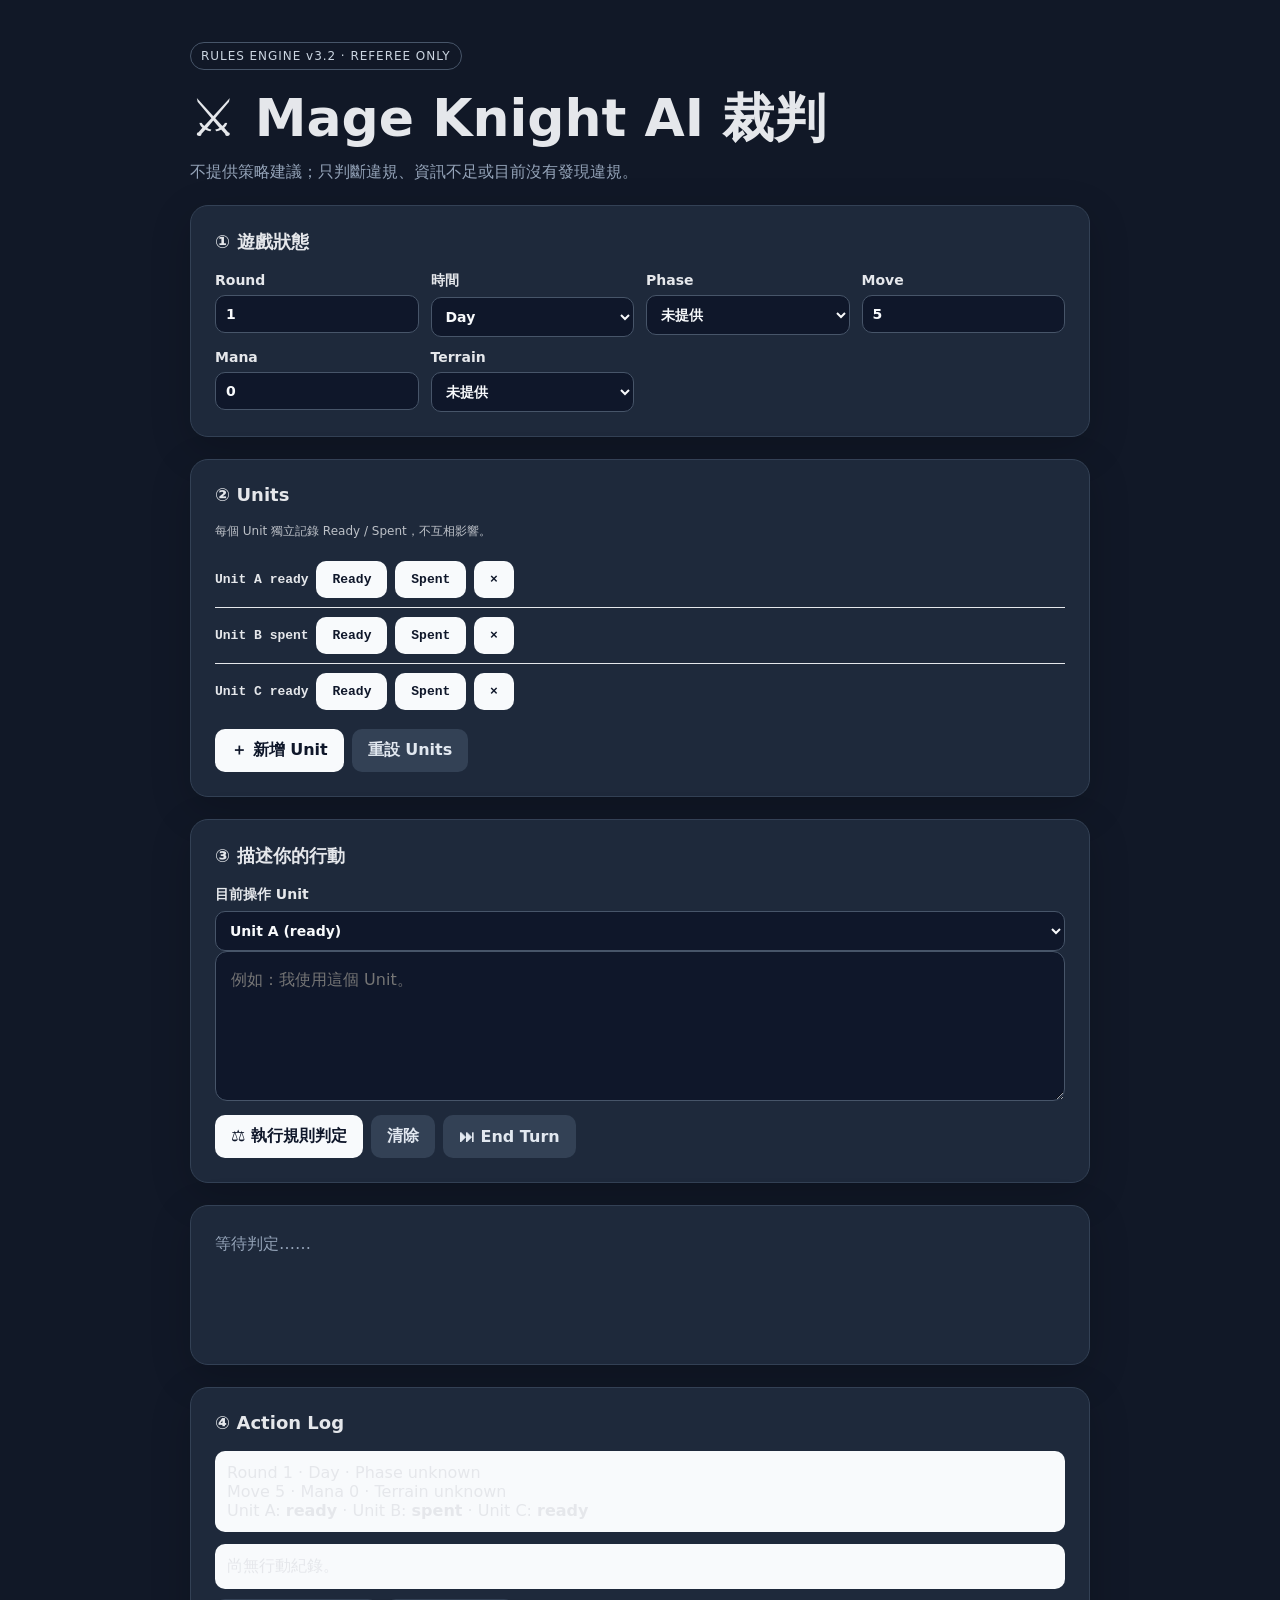
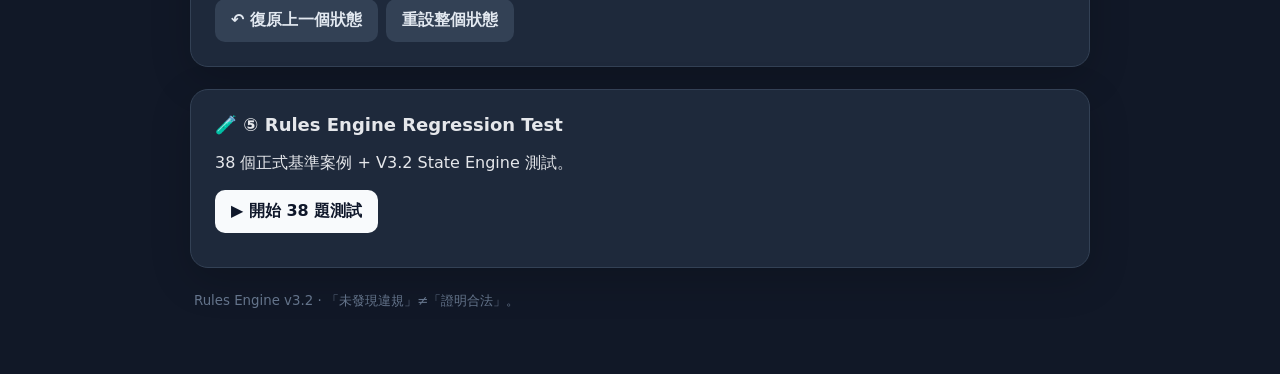
==== commit 2541a55d: "Upgrade to v3.2 multi-unit state and action log tests" ====
--- a/index.html
+++ b/index.html
@@ -1,13 +1,22 @@
 <!doctype html>
-<html lang="zh-Hant"><head><meta charset="UTF-8"><meta name="viewport" content="width=device-width, initial-scale=1.0"><meta name="description" content="Mage Knight AI Referee - Rules Engine v3.1.1"><title>Mage Knight AI 裁判</title><link rel="stylesheet" href="style.css"><style>.state-log{margin-top:12px;padding:12px;background:#f8fafc;border-radius:10px}.log-row{padding:8px 0;border-bottom:1px solid #e5e7eb;font-family:ui-monospace,monospace;font-size:13px}.log-row:last-child{border-bottom:0}.state-changed{font-weight:700}.test-summary{margin-top:16px;padding:14px;border-radius:10px;font-weight:700}.test-pass{color:#166534;background:#dcfce7}.test-fail{color:#991b1b;background:#fee2e2}.test-list{margin-top:12px;max-height:520px;overflow:auto;font-family:ui-monospace,SFMono-Regular,Menlo,monospace;font-size:13px}.test-case{padding:10px;border-bottom:1px solid #ddd}.test-case.fail{background:#fff1f2}.test-case.pass{background:#f0fdf4}.test-run{margin-top:10px}.test-meta{opacity:.8;margin-top:3px}</style></head>
-<body><main class="app"><header><div class="badge">RULES ENGINE v3.1.1 · REFEREE ONLY</div><h1>⚔ Mage Knight AI 裁判</h1><p>不提供策略建議；只判斷「違規 / 資訊不足 / 目前沒有發現違規」。</p></header>
-<section class="panel"><h2>① 遊戲狀態</h2><div class="grid"><label>Round<input id="round" type="number" min="1" value="1"></label><label>時間<select id="time"><option>Day</option><option>Night</option></select></label><label>Unit 狀態<select id="unitState"><option value="unknown">未提供</option><option value="ready">Ready</option><option value="spent">Spent</option><option value="wounded">Wounded</option></select></label><label>戰鬥階段<select id="phase"><option value="unknown">未提供</option><option>Movement</option><option>Interaction</option><option>Ranged/Siege</option><option>Block</option><option>Attack</option><option>End of Turn</option></select></label><label>Move<input id="move" type="number" min="0" value="5"></label><label>Mana<input id="mana" type="number" min="0" value="0"></label><label>地形<select id="terrain"><option value="unknown">未提供</option><option value="plains">Plains</option><option value="forest">Forest</option><option value="desert">Desert</option><option value="swamp">Swamp</option></select></label></div></section>
-<section class="panel"><h2>② 描述你的行動</h2><textarea id="action" placeholder="例如：我使用這個 Unit。"></textarea><div class="controls"><button id="checkBtn">⚖ 執行規則判定</button><button id="clearBtn" class="secondary">清除</button></div><div class="examples"><button data-example="我使用 Concentration 取得 1 個紅色 Mana token。">Concentration / Mana</button><button data-example="我的 Unit 已經 Spent，但我這回合再啟動它。">Spent Unit</button></div></section>
+<html lang="zh-Hant"><head><meta charset="UTF-8"><meta name="viewport" content="width=device-width,initial-scale=1"><title>Mage Knight AI 裁判 v3.2</title><link rel="stylesheet" href="style.css"><style>.state-log{margin-top:12px;padding:12px;background:#f8fafc;border-radius:10px}.log-row,.unit-row{padding:9px 0;border-bottom:1px solid #e5e7eb;font-family:ui-monospace,monospace;font-size:13px}.unit-row:last-child,.log-row:last-child{border-bottom:0}.test-summary{margin-top:14px;padding:14px;border-radius:10px;font-weight:700}.test-pass{color:#166534;background:#dcfce7}.test-fail{color:#991b1b;background:#fee2e2}.test-list{margin-top:10px;max-height:520px;overflow:auto;font-family:ui-monospace,monospace;font-size:13px}.test-case{padding:9px;border-bottom:1px solid #ddd}.test-case.fail{background:#fff1f2}.test-case.pass{background:#f0fdf4}.state-badge{font-weight:700}.controls{display:flex;gap:8px;flex-wrap:wrap;margin-top:10px}.mini{font-size:12px;opacity:.8}</style></head>
+<body><main class="app"><header><div class="badge">RULES ENGINE v3.2 · REFEREE ONLY</div><h1>⚔ Mage Knight AI 裁判</h1><p>不提供策略建議；只判斷違規、資訊不足或目前沒有發現違規。</p></header>
+<section class="panel"><h2>① 遊戲狀態</h2><div class="grid"><label>Round<input id="round" type="number" min="1" value="1"></label><label>時間<select id="time"><option>Day</option><option>Night</option></select></label><label>Phase<select id="phase"><option value="unknown">未提供</option><option>Movement</option><option>Interaction</option><option>Ranged/Siege</option><option>Block</option><option>Attack</option><option>End of Turn</option></select></label><label>Move<input id="move" type="number" min="0" value="5"></label><label>Mana<input id="mana" type="number" min="0" value="0"></label><label>Terrain<select id="terrain"><option value="unknown">未提供</option><option value="plains">Plains</option><option value="forest">Forest</option><option value="desert">Desert</option><option value="swamp">Swamp</option></select></label></div></section>
+<section class="panel"><h2>② Units</h2><p class="mini">每個 Unit 獨立記錄 Ready / Spent，不互相影響。</p><div id="units"></div><div class="controls"><button id="addUnit">＋ 新增 Unit</button><button id="resetUnits" class="secondary">重設 Units</button></div></section>
+<section class="panel"><h2>③ 描述你的行動</h2><label>目前操作 Unit<select id="activeUnit"></select></label><textarea id="action" placeholder="例如：我使用這個 Unit。"></textarea><div class="controls"><button id="checkBtn">⚖ 執行規則判定</button><button id="clearBtn" class="secondary">清除</button><button id="endTurn" class="secondary">⏭ End Turn</button></div></section>
 <section id="result" class="result empty">等待判定……</section>
-<section class="panel"><h2>③ Action Log / State Engine</h2><p>每次確認後，系統會保存行動與狀態變化；AI 不替玩家決策。</p><div id="stateSnapshot" class="state-log">尚未記錄行動。</div><div class="controls"><button id="undoBtn" class="secondary">↶ 復原上一個狀態</button><button id="resetStateBtn" class="secondary">重設狀態</button></div><div id="actionLog" class="state-log"></div></section>
-<section class="panel"><h2>🧪 ④ Rules Engine Regression Test</h2><p>38 個基準案例，直接呼叫正式 check()。</p><button id="runRegression" class="test-run">▶ 開始 38 題測試</button><div id="testSummary" class="test-summary" hidden></div><div id="testList" class="test-list"></div></section>
-<footer><small>Rules Engine v3.1.1 · 「未發現違規」≠「證明合法」。</small></footer></main>
-<script src="app.js?v=3.1.1"></script><script>
-const history=[];const logs=[];function readUI(){return{round:Number(document.getElementById('round').value)||1,time:document.getElementById('time').value,phase:document.getElementById('phase').value,move:Number(document.getElementById('move').value)||0,mana:Number(document.getElementById('mana').value)||0,terrain:document.getElementById('terrain').value,unitState:document.getElementById('unitState').value}}function applyUI(s){document.getElementById('round').value=s.round;document.getElementById('time').value=s.time;document.getElementById('phase').value=s.phase;document.getElementById('move').value=s.move;document.getElementById('mana').value=s.mana;document.getElementById('terrain').value=s.terrain;document.getElementById('unitState').value=s.unitState||'unknown'}function snapshot(){return JSON.parse(JSON.stringify(readUI()))}function renderState(){const s=readUI();document.getElementById('stateSnapshot').innerHTML=`<div><b>Round</b>: ${s.round} · <b>Time</b>: ${s.time} · <b>Phase</b>: ${s.phase}</div><div><b>Move</b>: ${s.move} · <b>Mana</b>: ${s.mana} · <b>Terrain</b>: ${s.terrain} · <b>Unit</b>: ${s.unitState}</div>`;document.getElementById('actionLog').innerHTML=logs.length?logs.map(x=>`<div class="log-row"><b>#${x.n}</b> ${x.action} → <span class="state-changed">${x.change}</span> · ${x.result}</div>`).join(''):'<div class="log-row">尚無行動紀錄。</div>'}function record(input){const before=snapshot(),r=check(input,before);if(r.type==='violation'||r.type==='ok'){history.push(before);if(r.normalized?.action==='use_unit'&&before.unitState==='ready')document.getElementById('unitState').value='spent';if(r.normalized?.action==='concentration_mana')document.getElementById('mana').value=before.mana+1;const after=readUI();logs.push({n:logs.length+1,action:r.normalized?.action||'unknown',change:before.unitState!==after.unitState?`${before.unitState} → ${after.unitState}`:(before.mana!==after.mana?`Mana ${before.mana} → ${after.mana}`:'狀態未變更'),result:r.type})}renderState()}document.getElementById('checkBtn').addEventListener('click',()=>{const input=document.getElementById('action').value;const r=check(input,readUI());const el=document.getElementById('result');el.className='result '+r.type;el.innerHTML=`<div class="verdict">${r.title||r.type}</div><div>${r.body||''}</div><div class="rule-id">Rule: ${r.ruleId||'—'}</div>`;if(r.type==='violation'||r.type==='ok')record(input)});document.getElementById('undoBtn').addEventListener('click',()=>{const s=history.pop();if(s){applyUI(s);logs.pop();renderState()}});document.getElementById('resetStateBtn').addEventListener('click',()=>{applyUI({round:1,time:'Day',phase:'unknown',move:5,mana:0,terrain:'unknown',unitState:'unknown'});history.length=0;logs.length=0;renderState()});renderState();
-const REGRESSION_CASES=[['R-001','我這回合第二次使用已經 Spent 的 Unit。',{unitState:'unknown'},'violation'],['R-002','我再次使用這個 Unit。',{unitState:'unknown'},'insufficient'],['R-003','Concentration 取得 Mana。',{},'ok'],['R-004','我在 Block 階段 Block。',{phase:'Block'},'ok'],['R-005','我在 Attack 階段 Block。',{phase:'Attack'},'violation'],['R-006','我用 Block 防禦敵人的攻擊。',{phase:'unknown'},'insufficient'],['R-007','我攻擊敵人。',{},'insufficient'],['R-008','我要移動到森林。',{},'insufficient'],['R-009','我使用 Unit。',{unitState:'unknown'},'insufficient'],['R-010','我這回合第二次使用已經 Spent 的 Unit',{unitState:'ready'},'violation'],['R-011','',{},'insufficient'],['R-012','這個行動是否合法？',{},'insufficient'],['R-013','這個行動一定合法。',{},'insufficient'],['R-014','我要移動到森林。',{},'insufficient'],['R-015','我要攻擊敵人。',{},'insufficient'],['R-016','晚上我要移動到森林。',{time:'Night'},'insufficient'],['R-017','我使用 Unit。',{unitState:'unknown'},'insufficient'],['R-018','我再次啟動 Unit。',{unitState:'unknown'},'insufficient'],['R-019','我再次啟動已用過的 Unit。',{},'violation'],['R-020','Concentration 取得 魔力。',{},'ok'],['R-021','我在白天移動到森林。',{time:'Day'},'insufficient'],['R-022','我在 Attack 階段 Block。',{phase:'Attack'},'violation'],['R-023','我在 Block 階段 Block。',{phase:'Block'},'ok'],['R-024','我在 Block 階段用 Block 防禦敵人的攻擊。',{phase:'Block'},'ok'],['R-025','attack enemy',{},'insufficient'],['R-026','move to forest',{},'insufficient'],['R-027','use unit again',{},'insufficient'],['R-028','use spent unit again',{},'violation'],['R-029','concentration mana',{},'ok'],['R-030','我不確定這個行動可以嗎？',{},'insufficient'],['R-031','我再次使用這個 Unit。',{unitState:'spent'},'violation'],['R-032','我再次使用這個 Unit。',{unitState:'ready'},'insufficient'],['R-033','我攻擊敵人。',{phase:'Attack'},'insufficient'],['R-034','我移動到森林。',{time:'Night'},'insufficient'],['R-035','未知行動。',{},'insufficient'],['R-036','是否合法',{},'insufficient'],['R-037','我一定合法。',{},'insufficient'],['R-038','Concentration 取得 Mana',{},'ok']];function runRegression(){const summary=document.getElementById('testSummary'),list=document.getElementById('testList');let pass=0,fail=0;list.innerHTML='';REGRESSION_CASES.forEach(([id,input,s,expected])=>{const r=check(input,s),ok=r.type===expected;ok?pass++:fail++;const row=document.createElement('div');row.className='test-case '+(ok?'pass':'fail');row.innerHTML=`<strong>${ok?'✓':'✗'} ${id}</strong><br>expected: ${expected}<br>got: ${r.type}<div class="test-meta">action: ${r.normalized?.action||'-'} · rule: ${r.ruleId||'-'}</div>`;list.appendChild(row)});summary.hidden=false;summary.className='test-summary '+(fail?'test-fail':'test-pass');summary.textContent=`${fail?'FAIL':'PASS'} — ${pass}/38 passed`}document.getElementById('runRegression').addEventListener('click',runRegression);
+<section class="panel"><h2>④ Action Log</h2><div id="stateSnapshot" class="state-log"></div><div id="actionLog" class="state-log"></div><div class="controls"><button id="undoBtn" class="secondary">↶ 復原上一個狀態</button><button id="resetStateBtn" class="secondary">重設整個狀態</button></div></section>
+<section class="panel"><h2>🧪 ⑤ Rules Engine Regression Test</h2><p>38 個正式基準案例 + V3.2 State Engine 測試。</p><button id="runRegression">▶ 開始 38 題測試</button><div id="testSummary" class="test-summary" hidden></div><div id="testList" class="test-list"></div></section>
+<footer><small>Rules Engine v3.2 · 「未發現違規」≠「證明合法」。</small></footer></main>
+<script src="app.js?v=3.2.0"></script><script>
+const units={A:'ready',B:'spent',C:'ready'};let nextUnit=68;let active='A';const history=[],logs=[];
+function clone(){return JSON.parse(JSON.stringify({round:+document.getElementById('round').value||1,time:document.getElementById('time').value,phase:document.getElementById('phase').value,move:+document.getElementById('move').value||0,mana:+document.getElementById('mana').value||0,terrain:document.getElementById('terrain').value,units}))}
+function apply(s){document.getElementById('round').value=s.round;document.getElementById('time').value=s.time;document.getElementById('phase').value=s.phase;document.getElementById('move').value=s.move;document.getElementById('mana').value=s.mana;document.getElementById('terrain').value=s.terrain;Object.keys(units).forEach(k=>delete units[k]);Object.assign(units,s.units);render()}
+function state(){return{round:+document.getElementById('round').value||1,time:document.getElementById('time').value,phase:document.getElementById('phase').value,move:+document.getElementById('move').value||0,mana:+document.getElementById('mana').value||0,terrain:document.getElementById('terrain').value,unitState:units[active]||'unknown'}}
+function render(){document.getElementById('units').innerHTML=Object.entries(units).map(([id,st])=>`<div class="unit-row"><b>Unit ${id}</b> <span class="state-badge">${st}</span> <button data-ready="${id}">Ready</button> <button data-spent="${id}">Spent</button> <button data-remove="${id}">×</button></div>`).join('');document.querySelectorAll('[data-ready]').forEach(b=>b.onclick=()=>{units[b.dataset.ready]='ready';render()});document.querySelectorAll('[data-spent]').forEach(b=>b.onclick=()=>{units[b.dataset.spent]='spent';render()});document.querySelectorAll('[data-remove]').forEach(b=>b.onclick=()=>{delete units[b.dataset.remove];if(active===b.dataset.remove)active=Object.keys(units)[0]||'';render()});document.getElementById('activeUnit').innerHTML=Object.keys(units).map(k=>`<option value="${k}" ${k===active?'selected':''}>Unit ${k} (${units[k]})</option>`).join('');document.getElementById('activeUnit').value=active;document.getElementById('stateSnapshot').innerHTML=`Round ${document.getElementById('round').value} · ${document.getElementById('time').value} · Phase ${document.getElementById('phase').value}<br>Move ${document.getElementById('move').value} · Mana ${document.getElementById('mana').value} · Terrain ${document.getElementById('terrain').value}<br>${Object.entries(units).map(([k,v])=>`Unit ${k}: <b>${v}</b>`).join(' · ')}`;document.getElementById('actionLog').innerHTML=logs.length?logs.map(x=>`<div class="log-row"><b>#${x.n}</b> ${x.text}<br>${x.change} · ${x.result} · ${x.rule}</div>`).join(''):'尚無行動紀錄。'}
+function runAction(){const input=document.getElementById('action').value;const before=clone();const r=check(input,state());const el=document.getElementById('result');el.className='result '+r.type;el.innerHTML=`<div class="verdict">${r.title||r.type}</div><div>${r.body||''}</div><div class="rule-id">Rule: ${r.ruleId||'—'}</div>`;if(r.type==='ok'||r.type==='violation'){history.push(before);if(r.normalized?.action==='use_unit'&&units[active]==='ready'&&r.type==='ok')units[active]='spent';logs.push({n:logs.length+1,text:`Unit ${active}: ${input}`,change:`${before.units[active]||'unknown'} → ${units[active]||'unknown'}`,result:r.type,rule:r.ruleId||'-'});render()}}
+document.getElementById('activeUnit').onchange=e=>active=e.target.value;document.getElementById('checkBtn').onclick=runAction;document.getElementById('clearBtn').onclick=()=>{document.getElementById('action').value='';document.getElementById('result').className='result empty';document.getElementById('result').textContent='等待判定……'};document.getElementById('addUnit').onclick=()=>{let id=String.fromCharCode(nextUnit++);units[id]='ready';active=id;render()};document.getElementById('resetUnits').onclick=()=>{Object.keys(units).forEach(k=>delete units[k]);Object.assign(units,{A:'ready',B:'spent',C:'ready'});active='A';render()};document.getElementById('undoBtn').onclick=()=>{const s=history.pop();if(s){apply(s);logs.pop();render()}};document.getElementById('resetStateBtn').onclick=()=>{apply({round:1,time:'Day',phase:'unknown',move:5,mana:0,terrain:'unknown',units:{A:'ready',B:'spent',C:'ready'}});active='A';history.length=0;logs.length=0;render()};document.getElementById('endTurn').onclick=()=>{history.push(clone());const t=document.getElementById('time').value;document.getElementById('time').value=t==='Day'?'Night':'Day';if(t==='Night')document.getElementById('round').value=(+document.getElementById('round').value||1)+1;Object.keys(units).forEach(k=>units[k]='ready');logs.push({n:logs.length+1,text:'End Turn',change:`${t} → ${document.getElementById('time').value}; Units → Ready`,result:'state_update',rule:'TURN_END'});render()};render();
+const REGRESSION_CASES=[['R-001','我這回合第二次使用已經 Spent 的 Unit。',{unitState:'unknown'},'violation'],['R-002','我再次使用這個 Unit。',{unitState:'unknown'},'insufficient'],['R-003','Concentration 取得 Mana。',{},'ok'],['R-004','我在 Block 階段 Block。',{phase:'Block'},'ok'],['R-005','我在 Attack 階段 Block。',{phase:'Attack'},'violation'],['R-006','我用 Block 防禦敵人的攻擊。',{phase:'unknown'},'insufficient'],['R-007','我攻擊敵人。',{},'insufficient'],['R-008','我要移動到森林。',{},'insufficient'],['R-009','我使用 Unit。',{unitState:'unknown'},'insufficient'],['R-010','我這回合第二次使用已經 Spent 的 Unit',{unitState:'ready'},'violation'],['R-011','',{},'insufficient'],['R-012','這個行動是否合法？',{},'insufficient'],['R-013','這個行動一定合法。',{},'insufficient'],['R-014','我要移動到森林。',{},'insufficient'],['R-015','我要攻擊敵人。',{},'insufficient'],['R-016','晚上我要移動到森林。',{time:'Night'},'insufficient'],['R-017','我使用 Unit。',{unitState:'unknown'},'insufficient'],['R-018','我再次啟動 Unit。',{unitState:'unknown'},'insufficient'],['R-019','我再次啟動已用過的 Unit。',{},'violation'],['R-020','Concentration 取得 魔力。',{},'ok'],['R-021','我在白天移動到森林。',{time:'Day'},'insufficient'],['R-022','我在 Attack 階段 Block。',{phase:'Attack'},'violation'],['R-023','我在 Block 階段 Block。',{phase:'Block'},'ok'],['R-024','我在 Block 階段用 Block 防禦敵人的攻擊。',{phase:'Block'},'ok'],['R-025','attack enemy',{},'insufficient'],['R-026','move to forest',{},'insufficient'],['R-027','use unit again',{},'insufficient'],['R-028','use spent unit again',{},'violation'],['R-029','concentration mana',{},'ok'],['R-030','我不確定這個行動可以嗎？',{},'insufficient'],['R-031','我再次使用這個 Unit。',{unitState:'spent'},'violation'],['R-032','我再次使用這個 Unit。',{unitState:'ready'},'insufficient'],['R-033','我攻擊敵人。',{phase:'Attack'},'insufficient'],['R-034','我移動到森林。',{time:'Night'},'insufficient'],['R-035','未知行動。',{},'insufficient'],['R-036','是否合法',{},'insufficient'],['R-037','我一定合法。',{},'insufficient'],['R-038','Concentration 取得 Mana',{},'ok']];
+function runRegression(){let p=0,f=0;const list=document.getElementById('testList');list.innerHTML='';REGRESSION_CASES.forEach(([id,input,s,e])=>{const r=check(input,s),ok=r.type===e;ok?p++:f++;list.innerHTML+=`<div class="test-case ${ok?'pass':'fail'}"><b>${ok?'✓':'✗'} ${id}</b><br>expected: ${e}<br>got: ${r.type}<br><span class="mini">action: ${r.normalized?.action||'-'} · rule: ${r.ruleId||'-'}</span></div>`});const el=document.getElementById('testSummary');el.hidden=false;el.className='test-summary '+(f?'test-fail':'test-pass');el.textContent=`${f?'FAIL':'PASS'} — ${p}/38 passed`}
+document.getElementById('runRegression').onclick=runRegression;
 </script></body></html>
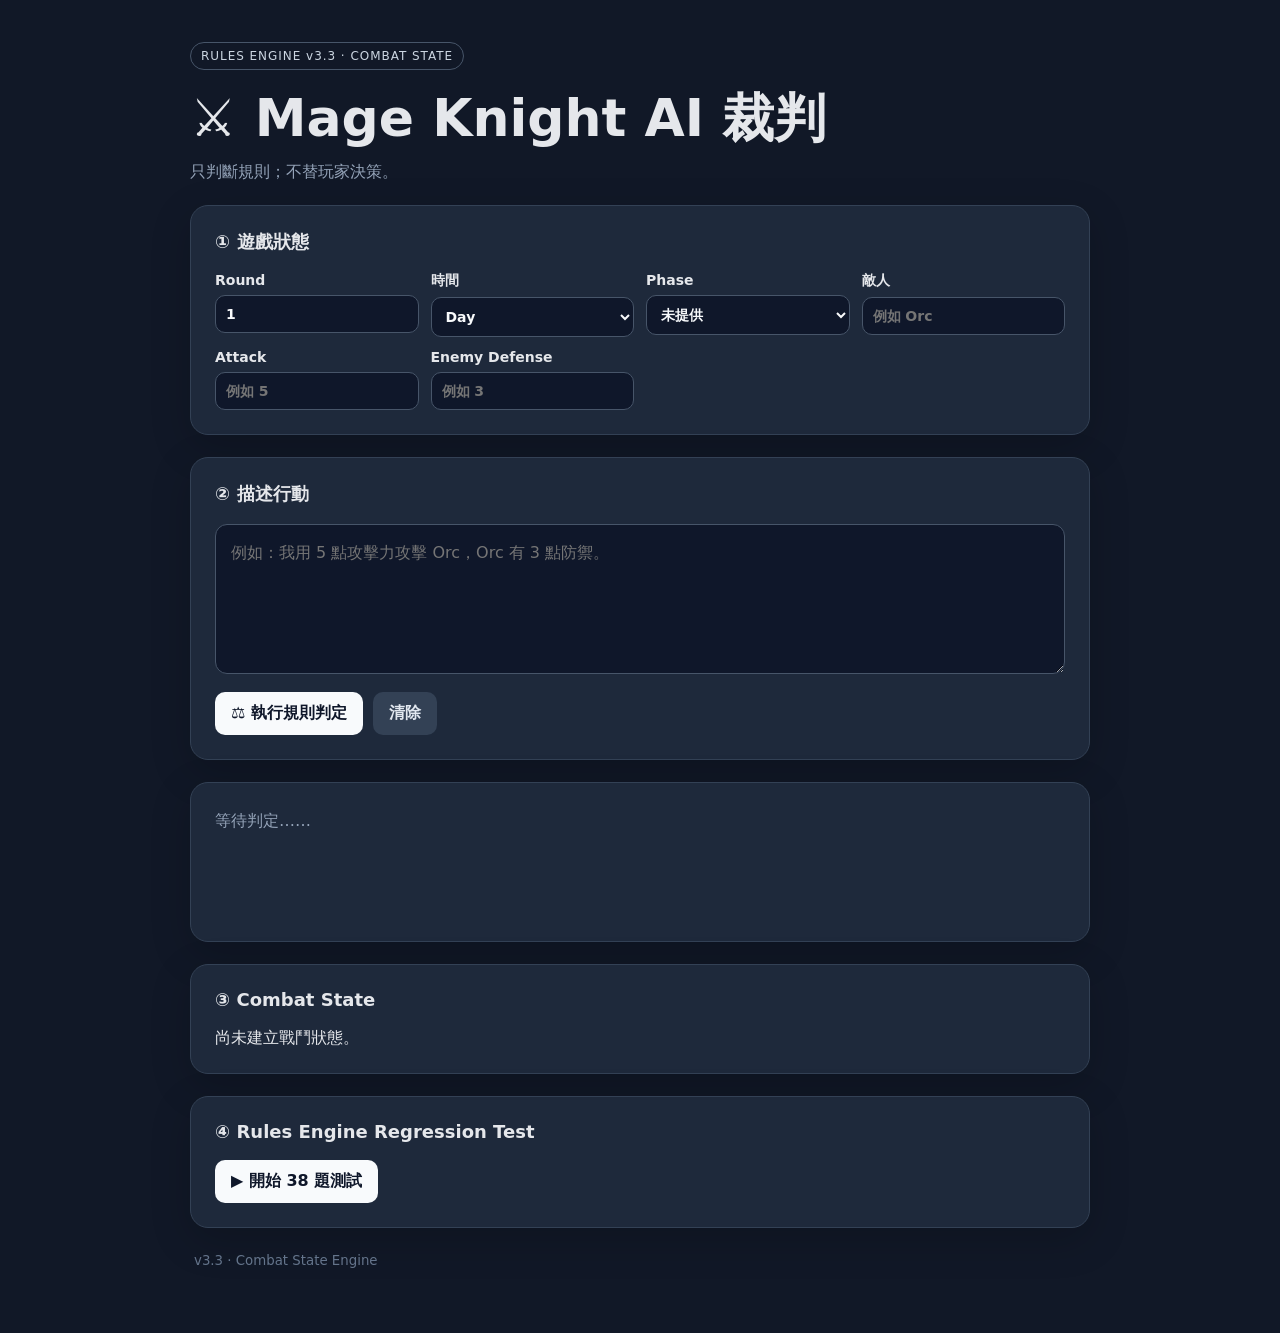
==== commit 81feabf0: "Deploy v3.3 Combat State Engine UI" ====
--- a/index.html
+++ b/index.html
@@ -1,22 +1 @@
-<!doctype html>
-<html lang="zh-Hant"><head><meta charset="UTF-8"><meta name="viewport" content="width=device-width,initial-scale=1"><title>Mage Knight AI 裁判 v3.2</title><link rel="stylesheet" href="style.css"><style>.state-log{margin-top:12px;padding:12px;background:#f8fafc;border-radius:10px}.log-row,.unit-row{padding:9px 0;border-bottom:1px solid #e5e7eb;font-family:ui-monospace,monospace;font-size:13px}.unit-row:last-child,.log-row:last-child{border-bottom:0}.test-summary{margin-top:14px;padding:14px;border-radius:10px;font-weight:700}.test-pass{color:#166534;background:#dcfce7}.test-fail{color:#991b1b;background:#fee2e2}.test-list{margin-top:10px;max-height:520px;overflow:auto;font-family:ui-monospace,monospace;font-size:13px}.test-case{padding:9px;border-bottom:1px solid #ddd}.test-case.fail{background:#fff1f2}.test-case.pass{background:#f0fdf4}.state-badge{font-weight:700}.controls{display:flex;gap:8px;flex-wrap:wrap;margin-top:10px}.mini{font-size:12px;opacity:.8}</style></head>
-<body><main class="app"><header><div class="badge">RULES ENGINE v3.2 · REFEREE ONLY</div><h1>⚔ Mage Knight AI 裁判</h1><p>不提供策略建議；只判斷違規、資訊不足或目前沒有發現違規。</p></header>
-<section class="panel"><h2>① 遊戲狀態</h2><div class="grid"><label>Round<input id="round" type="number" min="1" value="1"></label><label>時間<select id="time"><option>Day</option><option>Night</option></select></label><label>Phase<select id="phase"><option value="unknown">未提供</option><option>Movement</option><option>Interaction</option><option>Ranged/Siege</option><option>Block</option><option>Attack</option><option>End of Turn</option></select></label><label>Move<input id="move" type="number" min="0" value="5"></label><label>Mana<input id="mana" type="number" min="0" value="0"></label><label>Terrain<select id="terrain"><option value="unknown">未提供</option><option value="plains">Plains</option><option value="forest">Forest</option><option value="desert">Desert</option><option value="swamp">Swamp</option></select></label></div></section>
-<section class="panel"><h2>② Units</h2><p class="mini">每個 Unit 獨立記錄 Ready / Spent，不互相影響。</p><div id="units"></div><div class="controls"><button id="addUnit">＋ 新增 Unit</button><button id="resetUnits" class="secondary">重設 Units</button></div></section>
-<section class="panel"><h2>③ 描述你的行動</h2><label>目前操作 Unit<select id="activeUnit"></select></label><textarea id="action" placeholder="例如：我使用這個 Unit。"></textarea><div class="controls"><button id="checkBtn">⚖ 執行規則判定</button><button id="clearBtn" class="secondary">清除</button><button id="endTurn" class="secondary">⏭ End Turn</button></div></section>
-<section id="result" class="result empty">等待判定……</section>
-<section class="panel"><h2>④ Action Log</h2><div id="stateSnapshot" class="state-log"></div><div id="actionLog" class="state-log"></div><div class="controls"><button id="undoBtn" class="secondary">↶ 復原上一個狀態</button><button id="resetStateBtn" class="secondary">重設整個狀態</button></div></section>
-<section class="panel"><h2>🧪 ⑤ Rules Engine Regression Test</h2><p>38 個正式基準案例 + V3.2 State Engine 測試。</p><button id="runRegression">▶ 開始 38 題測試</button><div id="testSummary" class="test-summary" hidden></div><div id="testList" class="test-list"></div></section>
-<footer><small>Rules Engine v3.2 · 「未發現違規」≠「證明合法」。</small></footer></main>
-<script src="app.js?v=3.2.0"></script><script>
-const units={A:'ready',B:'spent',C:'ready'};let nextUnit=68;let active='A';const history=[],logs=[];
-function clone(){return JSON.parse(JSON.stringify({round:+document.getElementById('round').value||1,time:document.getElementById('time').value,phase:document.getElementById('phase').value,move:+document.getElementById('move').value||0,mana:+document.getElementById('mana').value||0,terrain:document.getElementById('terrain').value,units}))}
-function apply(s){document.getElementById('round').value=s.round;document.getElementById('time').value=s.time;document.getElementById('phase').value=s.phase;document.getElementById('move').value=s.move;document.getElementById('mana').value=s.mana;document.getElementById('terrain').value=s.terrain;Object.keys(units).forEach(k=>delete units[k]);Object.assign(units,s.units);render()}
-function state(){return{round:+document.getElementById('round').value||1,time:document.getElementById('time').value,phase:document.getElementById('phase').value,move:+document.getElementById('move').value||0,mana:+document.getElementById('mana').value||0,terrain:document.getElementById('terrain').value,unitState:units[active]||'unknown'}}
-function render(){document.getElementById('units').innerHTML=Object.entries(units).map(([id,st])=>`<div class="unit-row"><b>Unit ${id}</b> <span class="state-badge">${st}</span> <button data-ready="${id}">Ready</button> <button data-spent="${id}">Spent</button> <button data-remove="${id}">×</button></div>`).join('');document.querySelectorAll('[data-ready]').forEach(b=>b.onclick=()=>{units[b.dataset.ready]='ready';render()});document.querySelectorAll('[data-spent]').forEach(b=>b.onclick=()=>{units[b.dataset.spent]='spent';render()});document.querySelectorAll('[data-remove]').forEach(b=>b.onclick=()=>{delete units[b.dataset.remove];if(active===b.dataset.remove)active=Object.keys(units)[0]||'';render()});document.getElementById('activeUnit').innerHTML=Object.keys(units).map(k=>`<option value="${k}" ${k===active?'selected':''}>Unit ${k} (${units[k]})</option>`).join('');document.getElementById('activeUnit').value=active;document.getElementById('stateSnapshot').innerHTML=`Round ${document.getElementById('round').value} · ${document.getElementById('time').value} · Phase ${document.getElementById('phase').value}<br>Move ${document.getElementById('move').value} · Mana ${document.getElementById('mana').value} · Terrain ${document.getElementById('terrain').value}<br>${Object.entries(units).map(([k,v])=>`Unit ${k}: <b>${v}</b>`).join(' · ')}`;document.getElementById('actionLog').innerHTML=logs.length?logs.map(x=>`<div class="log-row"><b>#${x.n}</b> ${x.text}<br>${x.change} · ${x.result} · ${x.rule}</div>`).join(''):'尚無行動紀錄。'}
-function runAction(){const input=document.getElementById('action').value;const before=clone();const r=check(input,state());const el=document.getElementById('result');el.className='result '+r.type;el.innerHTML=`<div class="verdict">${r.title||r.type}</div><div>${r.body||''}</div><div class="rule-id">Rule: ${r.ruleId||'—'}</div>`;if(r.type==='ok'||r.type==='violation'){history.push(before);if(r.normalized?.action==='use_unit'&&units[active]==='ready'&&r.type==='ok')units[active]='spent';logs.push({n:logs.length+1,text:`Unit ${active}: ${input}`,change:`${before.units[active]||'unknown'} → ${units[active]||'unknown'}`,result:r.type,rule:r.ruleId||'-'});render()}}
-document.getElementById('activeUnit').onchange=e=>active=e.target.value;document.getElementById('checkBtn').onclick=runAction;document.getElementById('clearBtn').onclick=()=>{document.getElementById('action').value='';document.getElementById('result').className='result empty';document.getElementById('result').textContent='等待判定……'};document.getElementById('addUnit').onclick=()=>{let id=String.fromCharCode(nextUnit++);units[id]='ready';active=id;render()};document.getElementById('resetUnits').onclick=()=>{Object.keys(units).forEach(k=>delete units[k]);Object.assign(units,{A:'ready',B:'spent',C:'ready'});active='A';render()};document.getElementById('undoBtn').onclick=()=>{const s=history.pop();if(s){apply(s);logs.pop();render()}};document.getElementById('resetStateBtn').onclick=()=>{apply({round:1,time:'Day',phase:'unknown',move:5,mana:0,terrain:'unknown',units:{A:'ready',B:'spent',C:'ready'}});active='A';history.length=0;logs.length=0;render()};document.getElementById('endTurn').onclick=()=>{history.push(clone());const t=document.getElementById('time').value;document.getElementById('time').value=t==='Day'?'Night':'Day';if(t==='Night')document.getElementById('round').value=(+document.getElementById('round').value||1)+1;Object.keys(units).forEach(k=>units[k]='ready');logs.push({n:logs.length+1,text:'End Turn',change:`${t} → ${document.getElementById('time').value}; Units → Ready`,result:'state_update',rule:'TURN_END'});render()};render();
-const REGRESSION_CASES=[['R-001','我這回合第二次使用已經 Spent 的 Unit。',{unitState:'unknown'},'violation'],['R-002','我再次使用這個 Unit。',{unitState:'unknown'},'insufficient'],['R-003','Concentration 取得 Mana。',{},'ok'],['R-004','我在 Block 階段 Block。',{phase:'Block'},'ok'],['R-005','我在 Attack 階段 Block。',{phase:'Attack'},'violation'],['R-006','我用 Block 防禦敵人的攻擊。',{phase:'unknown'},'insufficient'],['R-007','我攻擊敵人。',{},'insufficient'],['R-008','我要移動到森林。',{},'insufficient'],['R-009','我使用 Unit。',{unitState:'unknown'},'insufficient'],['R-010','我這回合第二次使用已經 Spent 的 Unit',{unitState:'ready'},'violation'],['R-011','',{},'insufficient'],['R-012','這個行動是否合法？',{},'insufficient'],['R-013','這個行動一定合法。',{},'insufficient'],['R-014','我要移動到森林。',{},'insufficient'],['R-015','我要攻擊敵人。',{},'insufficient'],['R-016','晚上我要移動到森林。',{time:'Night'},'insufficient'],['R-017','我使用 Unit。',{unitState:'unknown'},'insufficient'],['R-018','我再次啟動 Unit。',{unitState:'unknown'},'insufficient'],['R-019','我再次啟動已用過的 Unit。',{},'violation'],['R-020','Concentration 取得 魔力。',{},'ok'],['R-021','我在白天移動到森林。',{time:'Day'},'insufficient'],['R-022','我在 Attack 階段 Block。',{phase:'Attack'},'violation'],['R-023','我在 Block 階段 Block。',{phase:'Block'},'ok'],['R-024','我在 Block 階段用 Block 防禦敵人的攻擊。',{phase:'Block'},'ok'],['R-025','attack enemy',{},'insufficient'],['R-026','move to forest',{},'insufficient'],['R-027','use unit again',{},'insufficient'],['R-028','use spent unit again',{},'violation'],['R-029','concentration mana',{},'ok'],['R-030','我不確定這個行動可以嗎？',{},'insufficient'],['R-031','我再次使用這個 Unit。',{unitState:'spent'},'violation'],['R-032','我再次使用這個 Unit。',{unitState:'ready'},'insufficient'],['R-033','我攻擊敵人。',{phase:'Attack'},'insufficient'],['R-034','我移動到森林。',{time:'Night'},'insufficient'],['R-035','未知行動。',{},'insufficient'],['R-036','是否合法',{},'insufficient'],['R-037','我一定合法。',{},'insufficient'],['R-038','Concentration 取得 Mana',{},'ok']];
-function runRegression(){let p=0,f=0;const list=document.getElementById('testList');list.innerHTML='';REGRESSION_CASES.forEach(([id,input,s,e])=>{const r=check(input,s),ok=r.type===e;ok?p++:f++;list.innerHTML+=`<div class="test-case ${ok?'pass':'fail'}"><b>${ok?'✓':'✗'} ${id}</b><br>expected: ${e}<br>got: ${r.type}<br><span class="mini">action: ${r.normalized?.action||'-'} · rule: ${r.ruleId||'-'}</span></div>`});const el=document.getElementById('testSummary');el.hidden=false;el.className='test-summary '+(f?'test-fail':'test-pass');el.textContent=`${f?'FAIL':'PASS'} — ${p}/38 passed`}
-document.getElementById('runRegression').onclick=runRegression;
-</script></body></html>+<!doctype html><html lang="zh-Hant"><head><meta charset="UTF-8"><meta name="viewport" content="width=device-width,initial-scale=1"><title>Mage Knight AI 裁判 v3.3</title><link rel="stylesheet" href="style.css"></head><body><main class="app"><header><div class="badge">RULES ENGINE v3.3 · COMBAT STATE</div><h1>⚔ Mage Knight AI 裁判</h1><p>只判斷規則；不替玩家決策。</p></header><section class="panel"><h2>① 遊戲狀態</h2><div class="grid"><label>Round<input id="round" type="number" value="1"></label><label>時間<select id="time"><option>Day</option><option>Night</option></select></label><label>Phase<select id="phase"><option value="unknown">未提供</option><option>Attack</option><option>Block</option><option>Movement</option><option>Interaction</option><option>Ranged/Siege</option><option>End of Turn</option></select></label><label>敵人<input id="enemy" placeholder="例如 Orc"></label><label>Attack<input id="attack" type="number" placeholder="例如 5"></label><label>Enemy Defense<input id="enemyDefense" type="number" placeholder="例如 3"></label></div></section><section class="panel"><h2>② 描述行動</h2><textarea id="action" placeholder="例如：我用 5 點攻擊力攻擊 Orc，Orc 有 3 點防禦。"></textarea><div class="controls"><button id="checkBtn">⚖ 執行規則判定</button><button id="clearBtn" class="secondary">清除</button></div></section><section id="result" class="result empty">等待判定……</section><section class="panel"><h2>③ Combat State</h2><div id="combatSnapshot">尚未建立戰鬥狀態。</div></section><section class="panel"><h2>④ Rules Engine Regression Test</h2><button id="runRegression">▶ 開始 38 題測試</button><div id="testSummary" class="test-summary" hidden></div><div id="testList" class="test-list"></div></section><footer><small>v3.3 · Combat State Engine</small></footer></main><script src="app.js?v=3.3.1"></script><script>const action=document.getElementById('action'),result=document.getElementById('result');function ui(){return{round:+round.value||1,time:time.value,phase:phase.value,enemy:enemy.value.trim(),attack:attack.value===''?undefined:+attack.value,enemyDefense:enemyDefense.value===''?undefined:+enemyDefense.value,unitState:'unknown'}}function run(){const r=check(action.value,ui());result.className='result '+r.type;result.innerHTML='<div class="verdict">'+(r.title||r.type)+'</div><div>'+r.body+'</div><div class="rule-id">Rule: '+(r.ruleId||'—')+'</div>';if(r.normalized?.action==='attack')document.getElementById('combatSnapshot').innerHTML='Target: '+(r.normalized.entities.enemy||enemy.value||'—')+' · Attack: '+(r.normalized.entities.attack??attack.value??'—')+' · Defense: '+(r.normalized.entities.enemyDefense??enemyDefense.value??'—')+' · Damage: '+(r.normalized.entities.damage??'—')}document.getElementById('checkBtn').onclick=run;document.getElementById('clearBtn').onclick=()=>{action.value='';result.className='result empty';result.textContent='等待判定……'};const REG=[['R-001','我這回合第二次使用已經 Spent 的 Unit。',{unitState:'unknown'},'violation'],['R-002','我再次使用這個 Unit。',{unitState:'unknown'},'insufficient'],['R-003','Concentration 取得 Mana。',{},'ok'],['R-004','我在 Block 階段 Block。',{phase:'Block'},'ok'],['R-005','我在 Attack 階段 Block。',{phase:'Attack'},'violation'],['R-006','我用 Block 防禦敵人的攻擊。',{phase:'unknown'},'insufficient'],['R-007','我攻擊敵人。',{},'insufficient'],['R-008','我要移動到森林。',{},'insufficient'],['R-009','我使用 Unit。',{unitState:'unknown'},'insufficient'],['R-010','我這回合第二次使用已經 Spent 的 Unit',{unitState:'ready'},'violation'],['R-011','',{},'insufficient'],['R-012','這個行動是否合法？',{},'insufficient'],['R-013','這個行動一定合法。',{},'insufficient'],['R-014','我要移動到森林。',{},'insufficient'],['R-015','我要攻擊敵人。',{},'insufficient'],['R-016','晚上我要移動到森林。',{time:'Night'},'insufficient'],['R-017','我使用 Unit。',{unitState:'unknown'},'insufficient'],['R-018','我再次啟動 Unit。',{unitState:'unknown'},'insufficient'],['R-019','我再次啟動已用過的 Unit。',{},'violation'],['R-020','Concentration 取得 魔力。',{},'ok'],['R-021','我在白天移動到森林。',{time:'Day'},'insufficient'],['R-022','我在 Attack 階段 Block。',{phase:'Attack'},'violation'],['R-023','我在 Block 階段 Block。',{phase:'Block'},'ok'],['R-024','我在 Block 階段用 Block 防禦敵人的攻擊。',{phase:'Block'},'ok'],['R-025','attack enemy',{},'insufficient'],['R-026','move to forest',{},'insufficient'],['R-027','use unit again',{},'insufficient'],['R-028','use spent unit again',{},'violation'],['R-029','concentration mana',{},'ok'],['R-030','我不確定這個行動可以嗎？',{},'insufficient'],['R-031','我再次使用這個 Unit。',{unitState:'spent'},'violation'],['R-032','我再次使用這個 Unit。',{unitState:'ready'},'insufficient'],['R-033','我攻擊敵人。',{phase:'Attack'},'insufficient'],['R-034','我移動到森林。',{time:'Night'},'insufficient'],['R-035','未知行動。',{},'insufficient'],['R-036','是否合法',{},'insufficient'],['R-037','我一定合法。',{},'insufficient'],['R-038','Concentration 取得 Mana',{},'ok']];document.getElementById('runRegression').onclick=()=>{let p=0;testList.innerHTML='';REG.forEach(([id,t,s,e])=>{const r=check(t,s),ok=r.type===e;if(ok)p++;testList.innerHTML+=`<div>${ok?'✓':'✗'} ${id} · expected ${e} · got ${r.type} · ${r.ruleId||'-'}</div>`});testSummary.hidden=false;testSummary.textContent=(p===38?'PASS':'FAIL')+' — '+p+'/38 passed';testSummary.className='test-summary '+(p===38?'test-pass':'test-fail')};</script></body></html>
